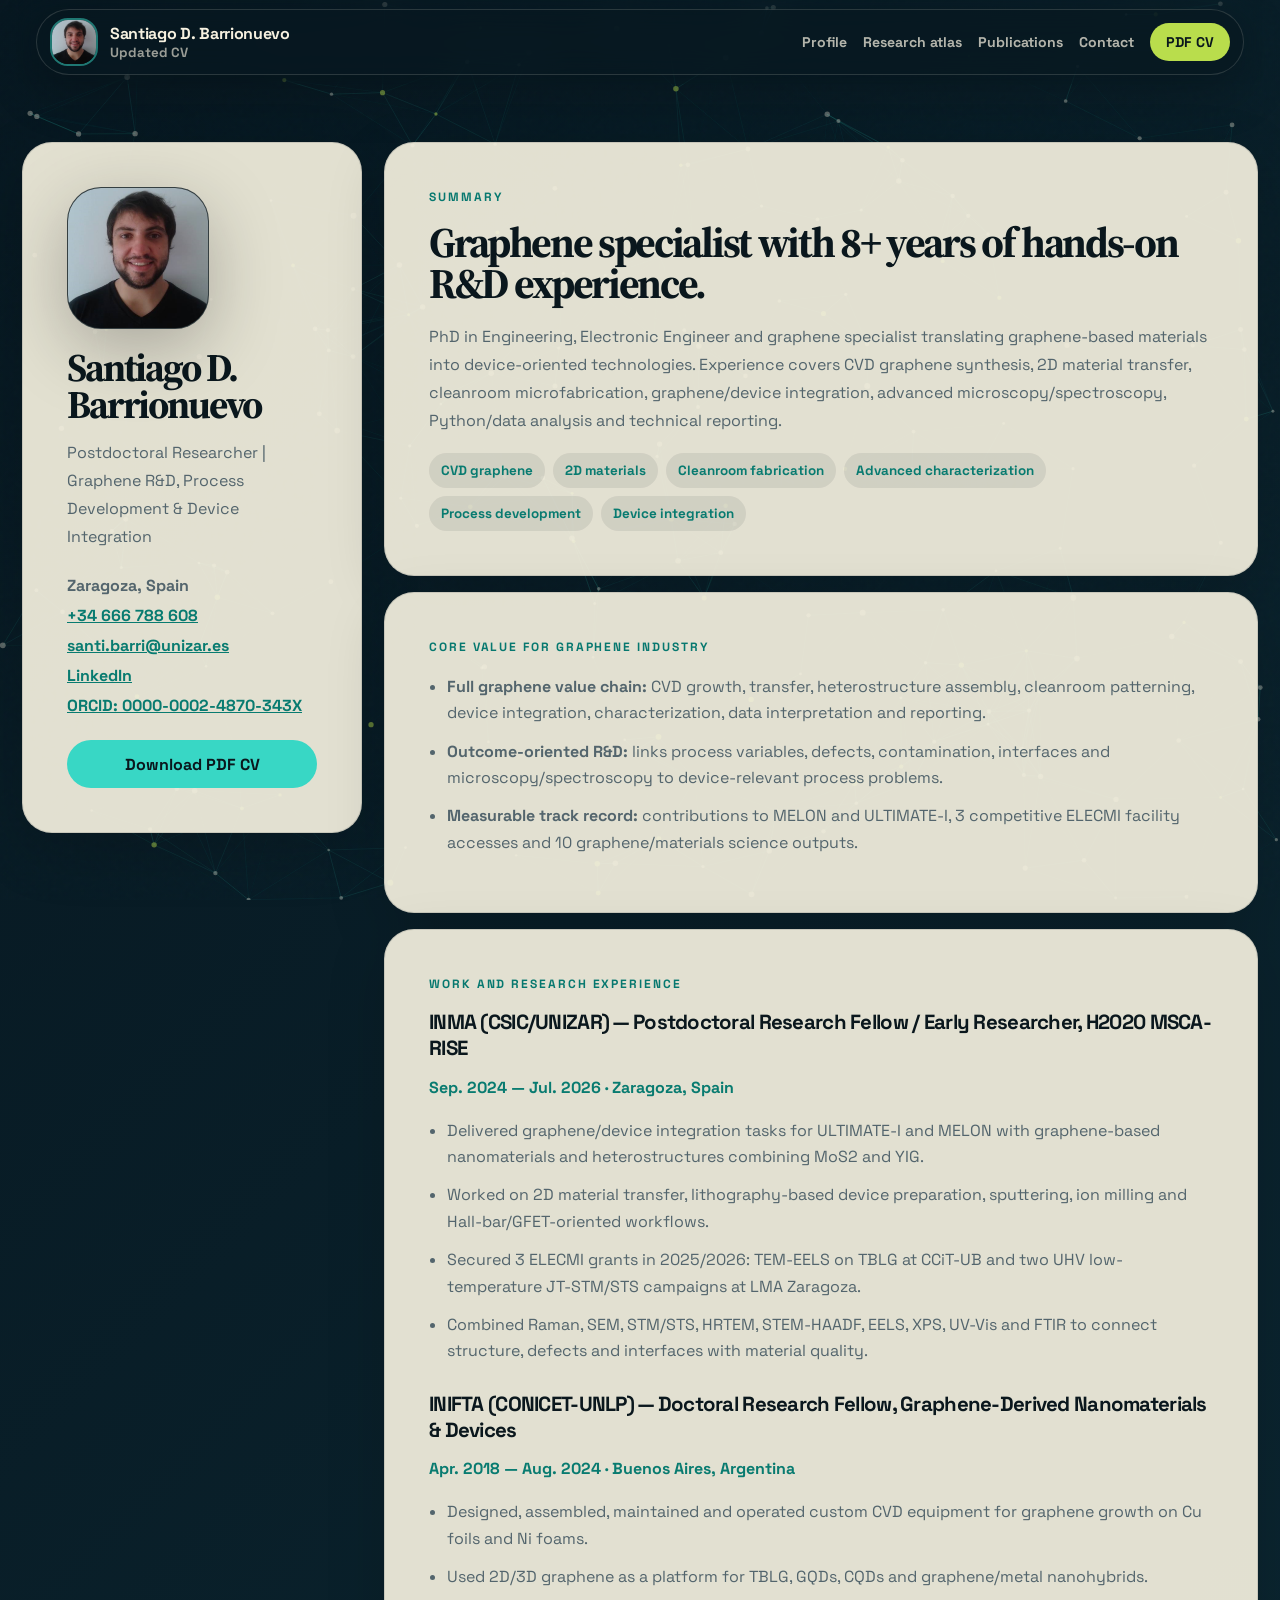
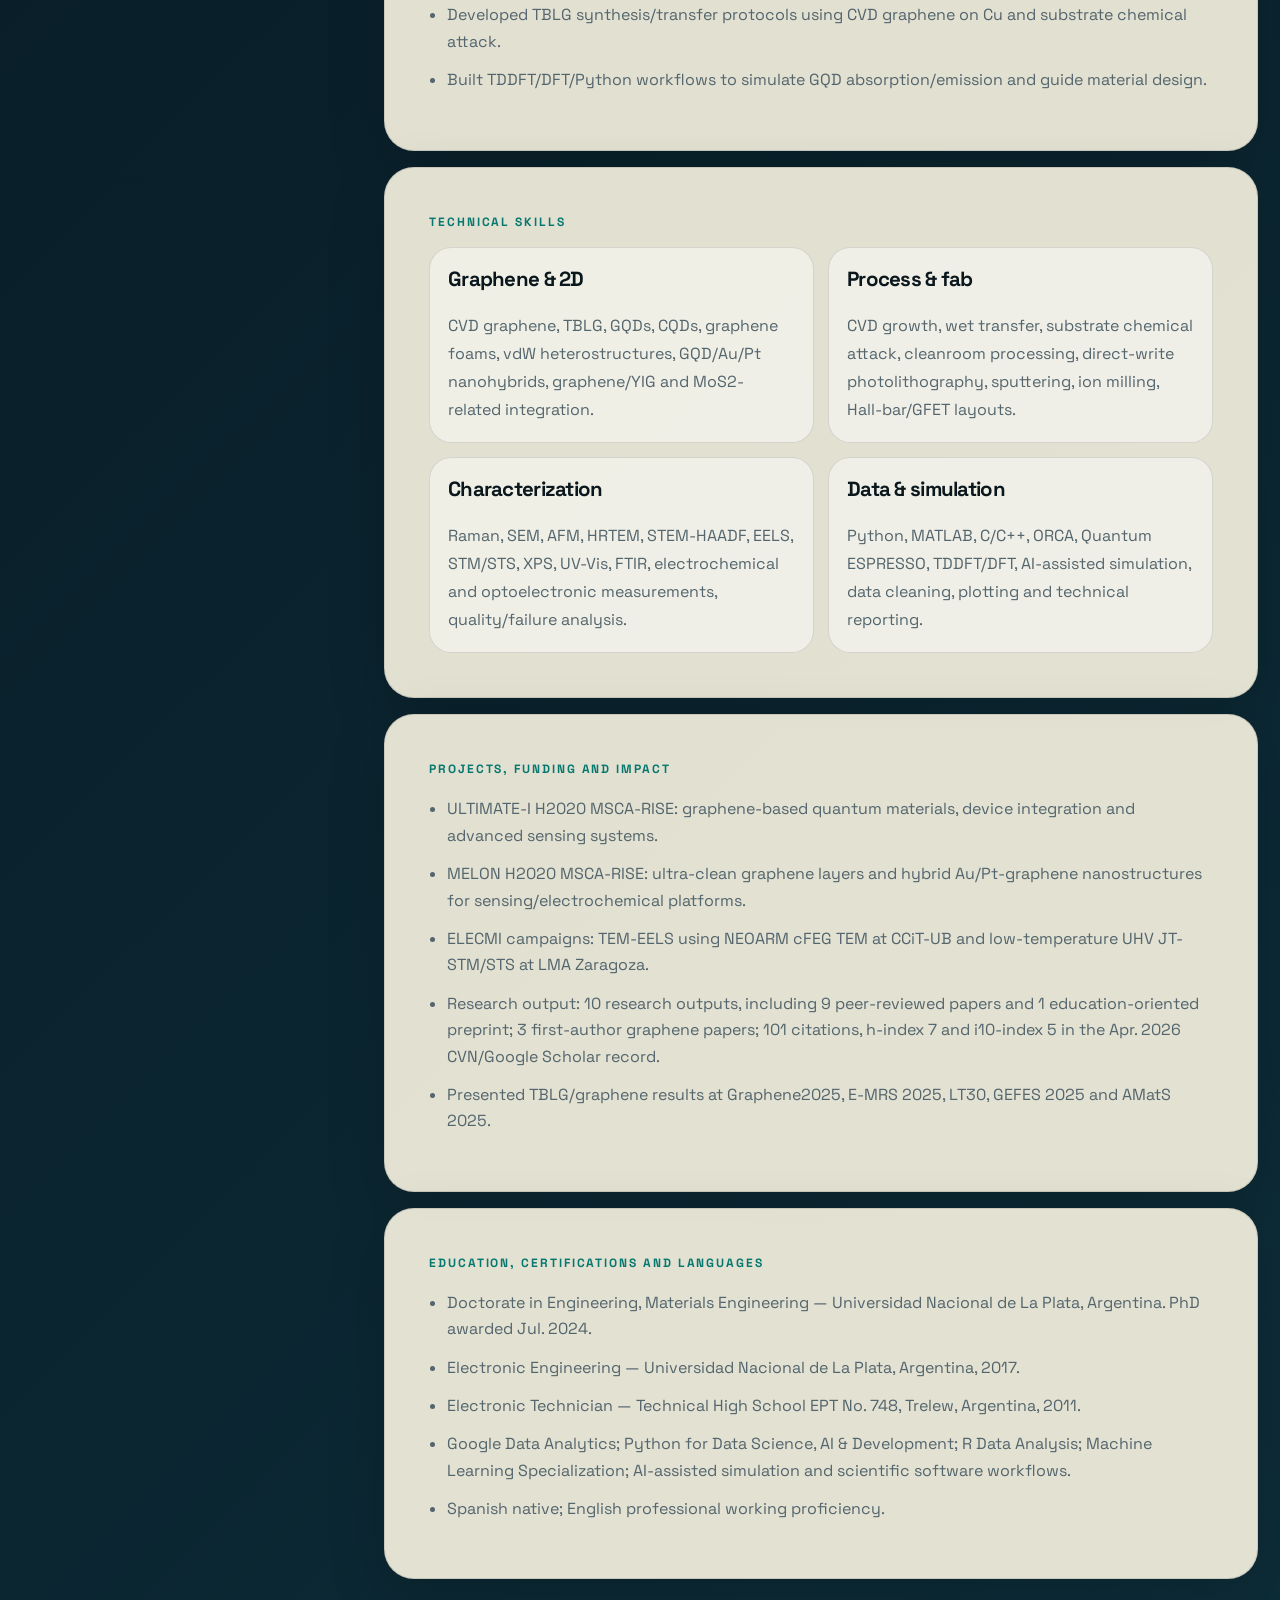
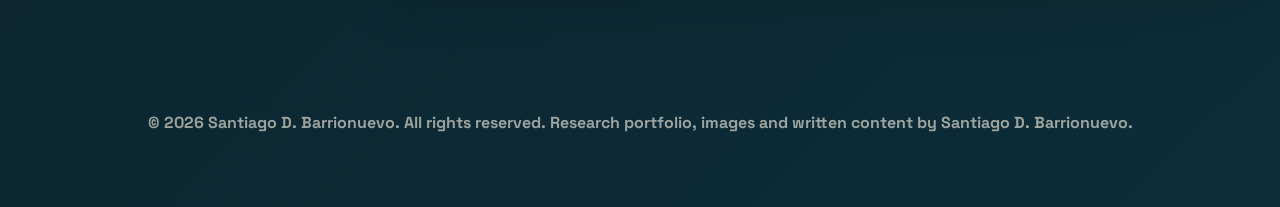
==== cv.html @ 82144807 "Add files via upload" ====
<!DOCTYPE html>
<html lang="en">
<head>
  <!-- Build: Santiago Home final ready v6 -->
  <meta charset="UTF-8" />
  <meta name="viewport" content="width=device-width, initial-scale=1.0" />
  <meta name="theme-color" content="#071720" />
  <title>CV | Santiago D. Barrionuevo — Graphene R&D & Process Engineering</title>
  <meta name="description" content="Updated CV of Santiago D. Barrionuevo: graphene R&D, process development, cleanroom device integration, advanced metrology and 2D materials." />
  <link rel="icon" href="assets/favicon.svg" type="image/svg+xml" />
  <link rel="preconnect" href="https://fonts.googleapis.com">
  <link rel="preconnect" href="https://fonts.gstatic.com" crossorigin>
  <link href="https://fonts.googleapis.com/css2?family=Space+Grotesk:wght@400;500;600;700&family=Source+Serif+4:opsz,wght@8..60,600;8..60,700;8..60,800&display=swap" rel="stylesheet">
  <link rel="stylesheet" href="styles.css" />
</head>
<body class="cv-body">
  <canvas id="fieldCanvas" aria-hidden="true"></canvas>
  <div class="grain" aria-hidden="true"></div>

  <header class="site-header" id="top">
    <a class="brand" href="index.html#top" aria-label="Back to portfolio">
      <img src="assets/santiago-barrionuevo-profile.png" alt="Portrait of Santiago D. Barrionuevo" />
      <span><strong>Santiago D. Barrionuevo</strong><small>Updated CV</small></span>
    </a>
    <button class="nav-toggle" aria-label="Open navigation" aria-expanded="false">☰</button>
    <nav class="nav" aria-label="Main navigation">
      <a href="index.html#profile">Profile</a>
      <a href="index.html#atlas">Research atlas</a>
      <a href="index.html#publications">Publications</a>
      <a href="index.html#contact">Contact</a>
      <a class="nav-cta" href="Santiago_Barrionuevo_CV.pdf" target="_blank" rel="noopener">PDF CV</a>
    </nav>
  </header>

  <main class="cv-shell">
    <aside class="cv-sidebar reveal">
      <div class="photo-frame small">
        <img src="assets/santiago-barrionuevo-profile.png" alt="Santiago D. Barrionuevo" />
      </div>
      <h1>Santiago D. Barrionuevo</h1>
      <p>Postdoctoral Researcher | Graphene R&D, Process Development & Device Integration</p>
      <ul class="cv-contact">
        <li>Zaragoza, Spain</li>
        <li><a href="tel:+34666788608">+34 666 788 608</a></li>
        <li><a href="mailto:santi.barri@unizar.es">santi.barri@unizar.es</a></li>
        <li><a href="https://www.linkedin.com/in/ing-santiago-d-barrionuevo" target="_blank" rel="noopener">LinkedIn</a></li>
        <li><a href="https://orcid.org/0000-0002-4870-343X" target="_blank" rel="noopener">ORCID: 0000-0002-4870-343X</a></li>
      </ul>
      <a class="btn primary full" href="Santiago_Barrionuevo_CV.pdf" target="_blank" rel="noopener">Download PDF CV</a>
    </aside>

    <section class="cv-main">
      <article class="cv-block reveal">
        <p class="eyebrow">Summary</p>
        <h2>Graphene specialist with 8+ years of hands-on R&D experience.</h2>
        <p>
          PhD in Engineering, Electronic Engineer and graphene specialist translating graphene-based materials into device-oriented technologies.
          Experience covers CVD graphene synthesis, 2D material transfer, cleanroom microfabrication, graphene/device integration, advanced
          microscopy/spectroscopy, Python/data analysis and technical reporting.
        </p>
        <div class="skill-cloud compact">
          <span>CVD graphene</span><span>2D materials</span><span>Cleanroom fabrication</span><span>Advanced characterization</span><span>Process development</span><span>Device integration</span>
        </div>
      </article>

      <article class="cv-block reveal">
        <p class="eyebrow">Core value for graphene industry</p>
        <ul class="clean-list">
          <li><strong>Full graphene value chain:</strong> CVD growth, transfer, heterostructure assembly, cleanroom patterning, device integration, characterization, data interpretation and reporting.</li>
          <li><strong>Outcome-oriented R&D:</strong> links process variables, defects, contamination, interfaces and microscopy/spectroscopy to device-relevant process problems.</li>
          <li><strong>Measurable track record:</strong> contributions to MELON and ULTIMATE-I, 3 competitive ELECMI facility accesses and 10 graphene/materials science outputs.</li>
        </ul>
      </article>

      <article class="cv-block reveal">
        <p class="eyebrow">Work and research experience</p>
        <div class="cv-role">
          <h3>INMA (CSIC/UNIZAR) — Postdoctoral Research Fellow / Early Researcher, H2020 MSCA-RISE</h3>
          <p class="cv-meta">Sep. 2024 — Jul. 2026 · Zaragoza, Spain</p>
          <ul class="clean-list">
            <li>Delivered graphene/device integration tasks for ULTIMATE-I and MELON with graphene-based nanomaterials and heterostructures combining MoS2 and YIG.</li>
            <li>Worked on 2D material transfer, lithography-based device preparation, sputtering, ion milling and Hall-bar/GFET-oriented workflows.</li>
            <li>Secured 3 ELECMI grants in 2025/2026: TEM-EELS on TBLG at CCiT-UB and two UHV low-temperature JT-STM/STS campaigns at LMA Zaragoza.</li>
            <li>Combined Raman, SEM, STM/STS, HRTEM, STEM-HAADF, EELS, XPS, UV-Vis and FTIR to connect structure, defects and interfaces with material quality.</li>
          </ul>
        </div>
        <div class="cv-role">
          <h3>INIFTA (CONICET-UNLP) — Doctoral Research Fellow, Graphene-Derived Nanomaterials & Devices</h3>
          <p class="cv-meta">Apr. 2018 — Aug. 2024 · Buenos Aires, Argentina</p>
          <ul class="clean-list">
            <li>Designed, assembled, maintained and operated custom CVD equipment for graphene growth on Cu foils and Ni foams.</li>
            <li>Used 2D/3D graphene as a platform for TBLG, GQDs, CQDs and graphene/metal nanohybrids.</li>
            <li>Developed TBLG synthesis/transfer protocols using CVD graphene on Cu and substrate chemical attack.</li>
            <li>Built TDDFT/DFT/Python workflows to simulate GQD absorption/emission and guide material design.</li>
          </ul>
        </div>
      </article>

      <article class="cv-block reveal">
        <p class="eyebrow">Technical skills</p>
        <div class="skill-grid">
          <div><h3>Graphene & 2D</h3><p>CVD graphene, TBLG, GQDs, CQDs, graphene foams, vdW heterostructures, GQD/Au/Pt nanohybrids, graphene/YIG and MoS2-related integration.</p></div>
          <div><h3>Process & fab</h3><p>CVD growth, wet transfer, substrate chemical attack, cleanroom processing, direct-write photolithography, sputtering, ion milling, Hall-bar/GFET layouts.</p></div>
          <div><h3>Characterization</h3><p>Raman, SEM, AFM, HRTEM, STEM-HAADF, EELS, STM/STS, XPS, UV-Vis, FTIR, electrochemical and optoelectronic measurements, quality/failure analysis.</p></div>
          <div><h3>Data & simulation</h3><p>Python, MATLAB, C/C++, ORCA, Quantum ESPRESSO, TDDFT/DFT, AI-assisted simulation, data cleaning, plotting and technical reporting.</p></div>
        </div>
      </article>

      <article class="cv-block reveal">
        <p class="eyebrow">Projects, funding and impact</p>
        <ul class="clean-list">
          <li>ULTIMATE-I H2020 MSCA-RISE: graphene-based quantum materials, device integration and advanced sensing systems.</li>
          <li>MELON H2020 MSCA-RISE: ultra-clean graphene layers and hybrid Au/Pt-graphene nanostructures for sensing/electrochemical platforms.</li>
          <li>ELECMI campaigns: TEM-EELS using NEOARM cFEG TEM at CCiT-UB and low-temperature UHV JT-STM/STS at LMA Zaragoza.</li>
          <li>Research output: 10 research outputs, including 9 peer-reviewed papers and 1 education-oriented preprint; 3 first-author graphene papers; 101 citations, h-index 7 and i10-index 5 in the Apr. 2026 CVN/Google Scholar record.</li>
          <li>Presented TBLG/graphene results at Graphene2025, E-MRS 2025, LT30, GEFES 2025 and AMatS 2025.</li>
        </ul>
      </article>

      <article class="cv-block reveal">
        <p class="eyebrow">Education, certifications and languages</p>
        <ul class="clean-list">
          <li>Doctorate in Engineering, Materials Engineering — Universidad Nacional de La Plata, Argentina. PhD awarded Jul. 2024.</li>
          <li>Electronic Engineering — Universidad Nacional de La Plata, Argentina, 2017.</li>
          <li>Electronic Technician — Technical High School EPT No. 748, Trelew, Argentina, 2011.</li>
          <li>Google Data Analytics; Python for Data Science, AI & Development; R Data Analysis; Machine Learning Specialization; AI-assisted simulation and scientific software workflows.</li>
          <li>Spanish native; English professional working proficiency.</li>
        </ul>
      </article>
    </section>
  </main>

  <footer class="site-footer">
    <p>© 2026 Santiago D. Barrionuevo. All rights reserved. Research portfolio, images and written content by Santiago D. Barrionuevo.</p>
  </footer>
  <script src="script.js"></script>
</body>
</html>
---- styles.css ----
:root {
  --bg: #071720;
  --bg-2: #0c2631;
  --panel: rgba(246, 241, 224, 0.92);
  --panel-soft: rgba(246, 241, 224, 0.74);
  --paper: #f6f1e0;
  --ink: #0a171d;
  --muted: #53656d;
  --line: rgba(246, 241, 224, 0.18);
  --line-dark: rgba(10, 23, 29, 0.12);
  --cyan: #38d7c5;
  --lime: #b9dd4c;
  --copper: #e78a61;
  --violet: #9f8cff;
  --shadow: 0 24px 80px rgba(0, 0, 0, 0.24);
  --radius: 30px;
  --max: 1180px;
}

* { box-sizing: border-box; }
html { scroll-behavior: smooth; }
body {
  margin: 0;
  min-height: 100vh;
  font-family: "Space Grotesk", system-ui, -apple-system, BlinkMacSystemFont, "Segoe UI", sans-serif;
  background:
    radial-gradient(circle at top left, rgba(56, 215, 197, 0.20), transparent 36rem),
    radial-gradient(circle at top right, rgba(231, 138, 97, 0.18), transparent 34rem),
    linear-gradient(135deg, var(--bg), var(--bg-2) 52%, #102d24);
  color: var(--paper);
  overflow-x: hidden;
}

a { color: inherit; }
:focus-visible {
  outline: 3px solid var(--lime);
  outline-offset: 4px;
}
#fieldCanvas {
  position: fixed;
  inset: 0;
  width: 100vw;
  height: 100vh;
  z-index: 0;
  opacity: 0.75;
  pointer-events: none;
}
.grain {
  position: fixed;
  inset: 0;
  z-index: 0;
  opacity: 0.16;
  pointer-events: none;
  background-image: url("data:image/svg+xml,%3Csvg viewBox='0 0 220 220' xmlns='http://www.w3.org/2000/svg'%3E%3Cfilter id='n'%3E%3CfeTurbulence type='fractalNoise' baseFrequency='.75' numOctaves='3' stitchTiles='stitch'/%3E%3C/filter%3E%3Crect width='220' height='220' filter='url(%23n)' opacity='.45'/%3E%3C/svg%3E");
  mix-blend-mode: soft-light;
}

.site-header {
  position: sticky;
  top: 0;
  z-index: 40;
  max-width: calc(var(--max) + 64px);
  margin: 0 auto;
  padding: 18px 32px;
  display: flex;
  justify-content: space-between;
  align-items: center;
  backdrop-filter: blur(18px);
}
.site-header::before {
  content: "";
  position: absolute;
  inset: 9px 18px;
  z-index: -1;
  border: 1px solid rgba(246, 241, 224, 0.15);
  border-radius: 999px;
  background: rgba(7, 23, 32, 0.62);
  box-shadow: 0 16px 52px rgba(0,0,0,.22);
}
.brand {
  display: inline-flex;
  gap: 12px;
  align-items: center;
  text-decoration: none;
  min-width: 0;
}
.brand img {
  width: 48px;
  height: 48px;
  border-radius: 18px;
  object-fit: cover;
  border: 2px solid rgba(56, 215, 197, .5);
}
.brand span { display: grid; min-width: 0; }
.brand strong { font-weight: 800; letter-spacing: -0.02em; white-space: nowrap; }
.brand small { color: rgba(246,241,224,.62); font-weight: 700; white-space: nowrap; }
.nav {
  display: flex;
  align-items: center;
  gap: 16px;
  font-size: .88rem;
  font-weight: 800;
}
.nav a {
  text-decoration: none;
  color: rgba(246,241,224,.72);
}
.nav a:hover { color: var(--cyan); }
.nav-cta {
  padding: 10px 16px;
  border-radius: 999px;
  color: var(--ink) !important;
  background: var(--lime);
}
.nav-toggle {
  display: none;
  border: 1px solid rgba(246,241,224,.2);
  color: var(--paper);
  background: rgba(255,255,255,.06);
  border-radius: 14px;
  padding: 10px 12px;
  font-size: 1.1rem;
}

.shell {
  position: relative;
  z-index: 1;
  width: min(var(--max), calc(100% - 44px));
  margin: 0 auto;
  padding: 78px 0;
}
.hero {
  min-height: calc(100vh - 90px);
  display: grid;
  grid-template-columns: minmax(0, 1.05fr) minmax(320px, .95fr);
  gap: 44px;
  align-items: center;
  padding-top: 52px;
}
.eyebrow {
  margin: 0 0 14px;
  text-transform: uppercase;
  letter-spacing: .16em;
  font-size: .75rem;
  font-weight: 900;
  color: var(--cyan);
}
h1, h2, h3 { margin-top: 0; }
h1, h2 {
  font-family: "Source Serif 4", Georgia, serif;
  letter-spacing: -0.055em;
}
h1 {
  max-width: 880px;
  font-size: clamp(3rem, 7.3vw, 6.7rem);
  line-height: .9;
  margin-bottom: 24px;
}
h2 {
  font-size: clamp(2rem, 4.5vw, 4.5rem);
  line-height: .98;
  margin-bottom: 18px;
}
h3 { font-size: 1.28rem; letter-spacing: -0.035em; }
p { line-height: 1.75; }
.lead {
  max-width: 760px;
  color: rgba(246,241,224,.72);
  font-size: 1.08rem;
}
.hero-actions, .contact-actions {
  display: flex;
  gap: 12px;
  flex-wrap: wrap;
  margin-top: 28px;
}
.btn {
  display: inline-flex;
  align-items: center;
  justify-content: center;
  min-height: 48px;
  padding: 0 18px;
  border-radius: 999px;
  border: 1px solid rgba(246,241,224,.18);
  text-decoration: none;
  font-weight: 900;
  transition: transform .18s ease, box-shadow .18s ease, background .18s ease;
}
.btn:hover { transform: translateY(-2px); box-shadow: 0 14px 30px rgba(0,0,0,.20); }
.btn.primary { background: var(--cyan); color: var(--ink); border-color: transparent; }
.btn.secondary { background: rgba(246,241,224,.10); color: var(--paper); }
.btn.tertiary { background: var(--panel); color: var(--ink); border-color: transparent; }
.btn.full { width: 100%; }

.identity-card {
  position: relative;
  min-height: 640px;
  border: 1px solid rgba(246,241,224,.16);
  background: linear-gradient(145deg, rgba(246,241,224,.10), rgba(246,241,224,.045));
  border-radius: 44px;
  padding: 22px;
  box-shadow: var(--shadow);
  overflow: hidden;
}
.identity-card::before,
.identity-card::after {
  content: "";
  position: absolute;
  border-radius: 999px;
  filter: blur(2px);
  pointer-events: none;
}
.identity-card::before {
  inset: auto -70px -80px auto;
  width: 280px;
  height: 280px;
  background: rgba(185, 221, 76, .18);
}
.identity-card::after {
  left: -80px;
  top: 60px;
  width: 220px;
  height: 220px;
  background: rgba(56, 215, 197, .17);
}
.photo-frame {
  position: relative;
  z-index: 2;
  overflow: hidden;
  border-radius: 34px;
  border: 1px solid rgba(246,241,224,.18);
  background: var(--ink);
  box-shadow: 0 20px 70px rgba(0,0,0,.25);
}
.photo-frame img {
  width: 100%;
  height: 100%;
  object-fit: cover;
  object-position: center 38%;
  display: block;
}
.identity-card .photo-frame { height: 390px; }
.photo-frame.small {
  width: 142px;
  height: 142px;
  margin-bottom: 20px;
}
.identity-meta {
  position: relative;
  z-index: 2;
  margin-top: 22px;
}
.identity-meta h2 { font-size: clamp(2rem, 3.2vw, 3.2rem); }
.identity-meta p { color: rgba(246,241,224,.72); }
.metric-grid {
  position: relative;
  z-index: 2;
  display: grid;
  grid-template-columns: repeat(2, 1fr);
  gap: 10px;
  margin-top: 22px;
}
.metric-grid div {
  min-height: 112px;
  padding: 18px;
  border-radius: 24px;
  background: rgba(246,241,224,.10);
  border: 1px solid rgba(246,241,224,.14);
}
.metric-grid strong {
  display: block;
  font-size: 2.05rem;
  color: var(--lime);
  line-height: 1;
}
.metric-grid span {
  display: block;
  margin-top: 8px;
  color: rgba(246,241,224,.65);
  font-size: .82rem;
  font-weight: 800;
}

.section-head {
  max-width: 840px;
  margin-bottom: 30px;
}
.section-head p { color: rgba(246,241,224,.68); }
.profile-grid, .story-grid, .grid-2 {
  display: grid;
  grid-template-columns: repeat(2, minmax(0, 1fr));
  gap: 18px;
}
.profile-grid { grid-template-columns: 1.25fr .75fr .75fr; }
.span-2 { grid-column: span 2; }
.panel,
.atlas-card,
.pub-item,
.contact-card,
.cv-block,
.cv-sidebar {
  border: 1px solid var(--line-dark);
  border-radius: var(--radius);
  background: var(--panel);
  color: var(--ink);
  box-shadow: 0 18px 60px rgba(0,0,0,.15);
}
.panel, .contact-card, .cv-block, .cv-sidebar { padding: clamp(24px, 4vw, 44px); }
.panel .eyebrow,
.contact-card .eyebrow,
.cv-block .eyebrow,
.cv-sidebar .eyebrow { color: #06786f; }
.panel p,
.panel li,
.contact-note,
.cv-block p,
.cv-block li,
.cv-sidebar p { color: var(--muted); }
.compact-panel h3 { margin-bottom: 0; }
.clean-list { padding-left: 1.1rem; margin-bottom: 0; }
.clean-list li { margin-bottom: 12px; line-height: 1.65; }
.story-grid { grid-template-columns: repeat(4, 1fr); }
.story-grid .panel { padding: 28px; }
.story-grid .panel:nth-child(3) { grid-column: span 2; }
.story-grid .panel:nth-child(4) { grid-column: span 2; }

.atlas-tools, .pub-tools {
  display: grid;
  gap: 14px;
  margin-bottom: 20px;
}
.search-wrap {
  display: grid;
  gap: 8px;
  font-weight: 900;
  color: rgba(246,241,224,.78);
}
.search-wrap input {
  width: 100%;
  min-height: 58px;
  border: 1px solid rgba(246,241,224,.18);
  border-radius: 22px;
  background: rgba(246,241,224,.10);
  color: var(--paper);
  padding: 0 18px;
  font: inherit;
  outline-color: var(--cyan);
}
.search-wrap input::placeholder { color: rgba(246,241,224,.42); }
.filter-bar { display: flex; gap: 10px; flex-wrap: wrap; }
.filter-chip,
.open-card,
.modal-close {
  border: 1px solid var(--line-dark);
  background: rgba(255,255,255,.48);
  color: var(--ink);
  border-radius: 999px;
  padding: 10px 14px;
  font: inherit;
  font-weight: 900;
  cursor: pointer;
  transition: transform .15s ease, background .15s ease, color .15s ease;
}
.filter-chip {
  border-color: rgba(246,241,224,.16);
  color: var(--paper);
  background: rgba(246,241,224,.09);
}
.filter-chip:hover, .open-card:hover { transform: translateY(-1px); }
.filter-chip.active { background: var(--lime); color: var(--ink); border-color: transparent; }
.result-count { margin: 0; color: rgba(246,241,224,.62); font-weight: 900; }
.no-results { color: var(--copper); }
.atlas-grid {
  display: grid;
  grid-template-columns: repeat(4, 1fr);
  gap: 16px;
}
.atlas-card {
  position: relative;
  padding: 24px;
  min-height: 320px;
  overflow: hidden;
  transition: opacity .2s ease, transform .2s ease, filter .2s ease;
}
.atlas-card::before {
  content: "";
  position: absolute;
  right: -40px;
  top: -44px;
  width: 130px;
  height: 130px;
  border-radius: 999px;
  background: rgba(56, 215, 197, .16);
}
.atlas-card:nth-child(2n)::before { background: rgba(231, 138, 97, .16); }
.atlas-card:nth-child(3n)::before { background: rgba(185, 221, 76, .18); }
.atlas-card:hover { transform: translateY(-5px); }
.atlas-card.hidden { display: none; }
.atlas-card span,
.pub-item span {
  color: #087b70;
  font-size: .76rem;
  text-transform: uppercase;
  letter-spacing: .1em;
  font-weight: 900;
}
.atlas-card p,
.pub-item p { color: var(--muted); }
.open-card {
  position: absolute;
  left: 24px;
  bottom: 22px;
}

.timeline { display: grid; gap: 16px; }
.timeline-item {
  display: grid;
  grid-template-columns: 180px 1fr;
  gap: 28px;
  align-items: start;
}
.timeline-item time {
  display: block;
  color: var(--lime);
  font-weight: 900;
  padding-top: 28px;
}
.timeline-item div {
  border: 1px solid var(--line-dark);
  border-radius: var(--radius);
  background: var(--panel);
  color: var(--ink);
  padding: 26px;
  box-shadow: 0 18px 60px rgba(0,0,0,.15);
}
.timeline-item p { color: var(--muted); margin-bottom: 0; }

.pub-list { display: grid; gap: 14px; }
.pub-item {
  padding: 24px;
  transition: transform .18s ease;
}
.pub-item:hover { transform: translateX(4px); }
.pub-item.hidden { display: none; }
.scholar-link { color: rgba(246,241,224,.72); font-weight: 800; }
.scholar-link a { color: var(--cyan); }
.skill-cloud {
  display: flex;
  gap: 8px;
  flex-wrap: wrap;
}
.skill-cloud span {
  padding: 9px 12px;
  border-radius: 999px;
  background: rgba(7, 23, 32, .08);
  color: #087b70;
  font-weight: 900;
  font-size: .84rem;
}
.skill-cloud.compact { margin-top: 18px; }
.contact-card {
  background: linear-gradient(135deg, rgba(246,241,224,.96), rgba(212, 237, 226, .92));
}
.contact-card h2 { max-width: 900px; }
.contact-note { margin-top: 22px; font-weight: 800; }
.site-footer {
  position: relative;
  z-index: 1;
  padding: 24px 22px 54px;
  text-align: center;
  color: rgba(246,241,224,.62);
  font-weight: 800;
}

body.modal-open { overflow: hidden; }
.modal {
  position: fixed;
  inset: 0;
  z-index: 80;
  display: none;
  align-items: center;
  justify-content: center;
  padding: 22px;
}
.modal.is-open { display: flex; }
.modal-backdrop {
  position: absolute;
  inset: 0;
  background: rgba(0,0,0,.62);
  backdrop-filter: blur(8px);
}
.modal-panel {
  position: relative;
  width: min(640px, 100%);
  border-radius: 28px;
  background: var(--paper);
  color: var(--ink);
  padding: 34px;
  box-shadow: var(--shadow);
}
.modal-panel p { color: var(--muted); }
.modal-close {
  position: absolute;
  top: 14px;
  right: 14px;
  width: 40px;
  height: 40px;
  padding: 0;
  font-size: 1.5rem;
}

.cv-body { background: linear-gradient(135deg, var(--bg), #0d2d39); }
.cv-shell {
  position: relative;
  z-index: 1;
  width: min(1240px, calc(100% - 44px));
  margin: 58px auto 90px;
  display: grid;
  grid-template-columns: 340px minmax(0, 1fr);
  gap: 22px;
}
.cv-sidebar {
  position: sticky;
  top: 110px;
  align-self: start;
}
.cv-sidebar h1 {
  font-size: 2.45rem;
  line-height: .95;
  margin-bottom: 12px;
}
.cv-contact {
  display: grid;
  gap: 9px;
  padding: 0;
  margin: 24px 0;
  list-style: none;
  color: var(--muted);
  font-weight: 800;
}
.cv-contact a { color: #087b70; }
.cv-main { display: grid; gap: 16px; }
.cv-block h2 { font-size: clamp(1.85rem, 3.3vw, 3.25rem); }
.cv-role + .cv-role { margin-top: 26px; }
.cv-meta { color: #087b70 !important; font-weight: 900; margin-top: -8px; }
.skill-grid {
  display: grid;
  grid-template-columns: repeat(2, 1fr);
  gap: 14px;
}
.skill-grid > div {
  border: 1px solid var(--line-dark);
  border-radius: 22px;
  padding: 18px;
  background: rgba(255,255,255,.48);
}
.skill-grid p { margin-bottom: 0; }

.reveal {
  opacity: 0;
  transform: translateY(22px);
  transition: opacity .7s ease, transform .7s ease;
}
.reveal.visible { opacity: 1; transform: translateY(0); }
.delay-1 { transition-delay: .1s; }
.delay-2 { transition-delay: .2s; }
.delay-3 { transition-delay: .3s; }

@media (max-width: 1120px) {
  .hero { grid-template-columns: 1fr; }
  .identity-card { min-height: auto; }
  .identity-card .photo-frame { height: 440px; }
  .profile-grid { grid-template-columns: 1fr 1fr; }
  .span-2 { grid-column: span 2; }
  .atlas-grid { grid-template-columns: repeat(2, 1fr); }
  .story-grid { grid-template-columns: repeat(2, 1fr); }
  .cv-shell { grid-template-columns: 1fr; }
  .cv-sidebar { position: relative; top: auto; }
}

@media (max-width: 820px) {
  .site-header { padding: 14px 18px; }
  .site-header::before { inset: 8px 10px; border-radius: 26px; }
  .brand strong { max-width: 185px; overflow: hidden; text-overflow: ellipsis; }
  .brand small { display: none; }
  .nav-toggle { display: inline-flex; }
  .nav {
    position: absolute;
    top: 78px;
    left: 18px;
    right: 18px;
    display: none;
    flex-direction: column;
    align-items: stretch;
    gap: 6px;
    padding: 16px;
    background: rgba(7, 23, 32, .96);
    border: 1px solid rgba(246,241,224,.16);
    border-radius: 24px;
    box-shadow: var(--shadow);
  }
  .nav.open { display: flex; }
  .nav a { padding: 10px 12px; }
  .nav-cta { text-align: center; }
  .shell { width: min(100% - 28px, var(--max)); padding: 54px 0; }
  .hero { min-height: auto; padding-top: 40px; }
  h1 { font-size: clamp(2.7rem, 14vw, 4.4rem); }
  h2 { font-size: clamp(2rem, 10vw, 3.3rem); }
  .hero-actions, .contact-actions { flex-direction: column; }
  .btn { width: 100%; }
  .identity-card .photo-frame { height: 360px; }
  .metric-grid,
  .profile-grid,
  .story-grid,
  .grid-2,
  .atlas-grid,
  .skill-grid { grid-template-columns: 1fr; }
  .span-2,
  .story-grid .panel:nth-child(3),
  .story-grid .panel:nth-child(4) { grid-column: auto; }
  .timeline-item { grid-template-columns: 1fr; gap: 8px; }
  .timeline-item time { padding-top: 0; }
  .cv-shell { width: min(100% - 28px, 1240px); margin-top: 36px; }
  .photo-frame.small { width: 118px; height: 118px; }
}

@media (max-width: 460px) {
  .brand img { width: 42px; height: 42px; border-radius: 15px; }
  .brand strong { max-width: 150px; }
  .identity-card { padding: 14px; border-radius: 30px; }
  .identity-card .photo-frame { height: 310px; border-radius: 24px; }
  .panel, .contact-card, .cv-block, .cv-sidebar, .timeline-item div, .pub-item, .atlas-card { border-radius: 22px; padding: 22px; }
  .atlas-card { min-height: 300px; }
}

@media (prefers-reduced-motion: reduce) {
  * { animation: none !important; transition: none !important; scroll-behavior: auto !important; }
  .reveal { opacity: 1; transform: none; }
  #fieldCanvas { display: none; }
}


.search-help {
  display: block;
  margin-top: 0.55rem;
  color: rgba(246, 241, 225, 0.68);
  font-size: 0.9rem;
  line-height: 1.35;
}
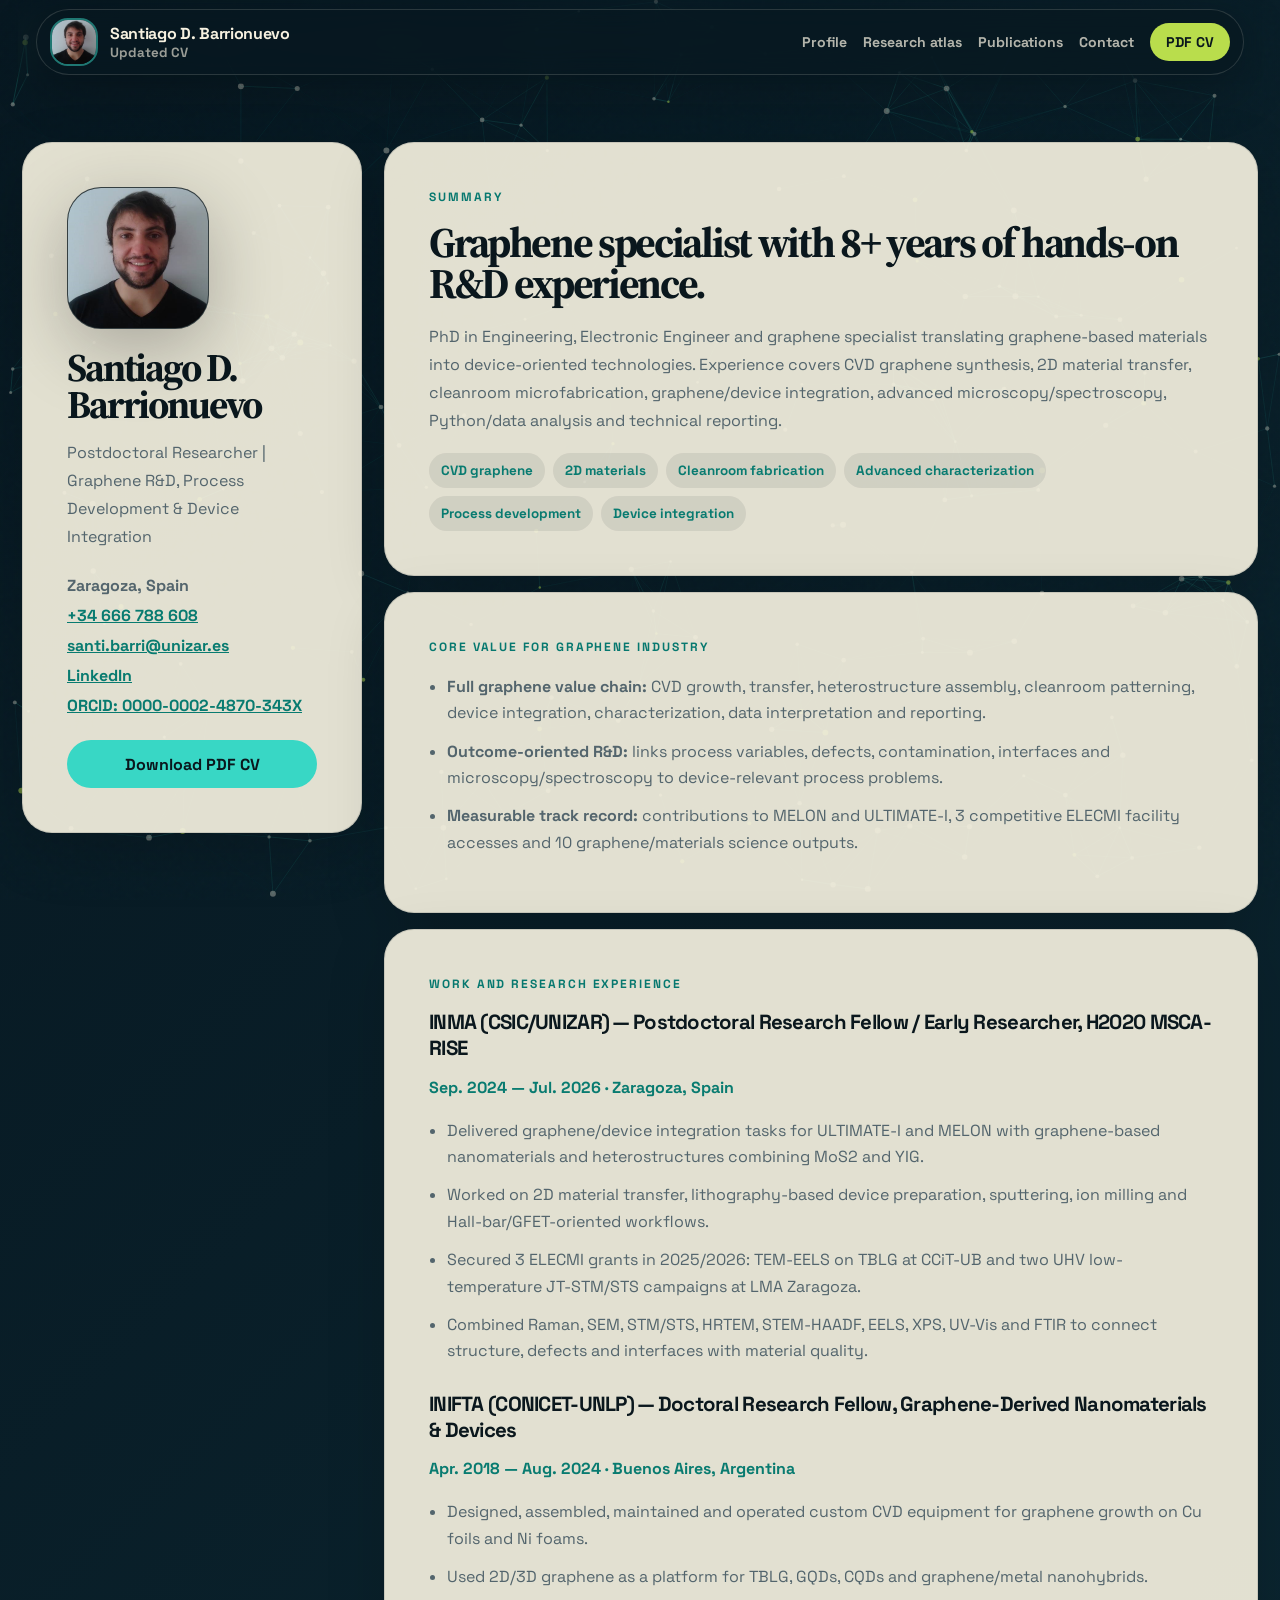
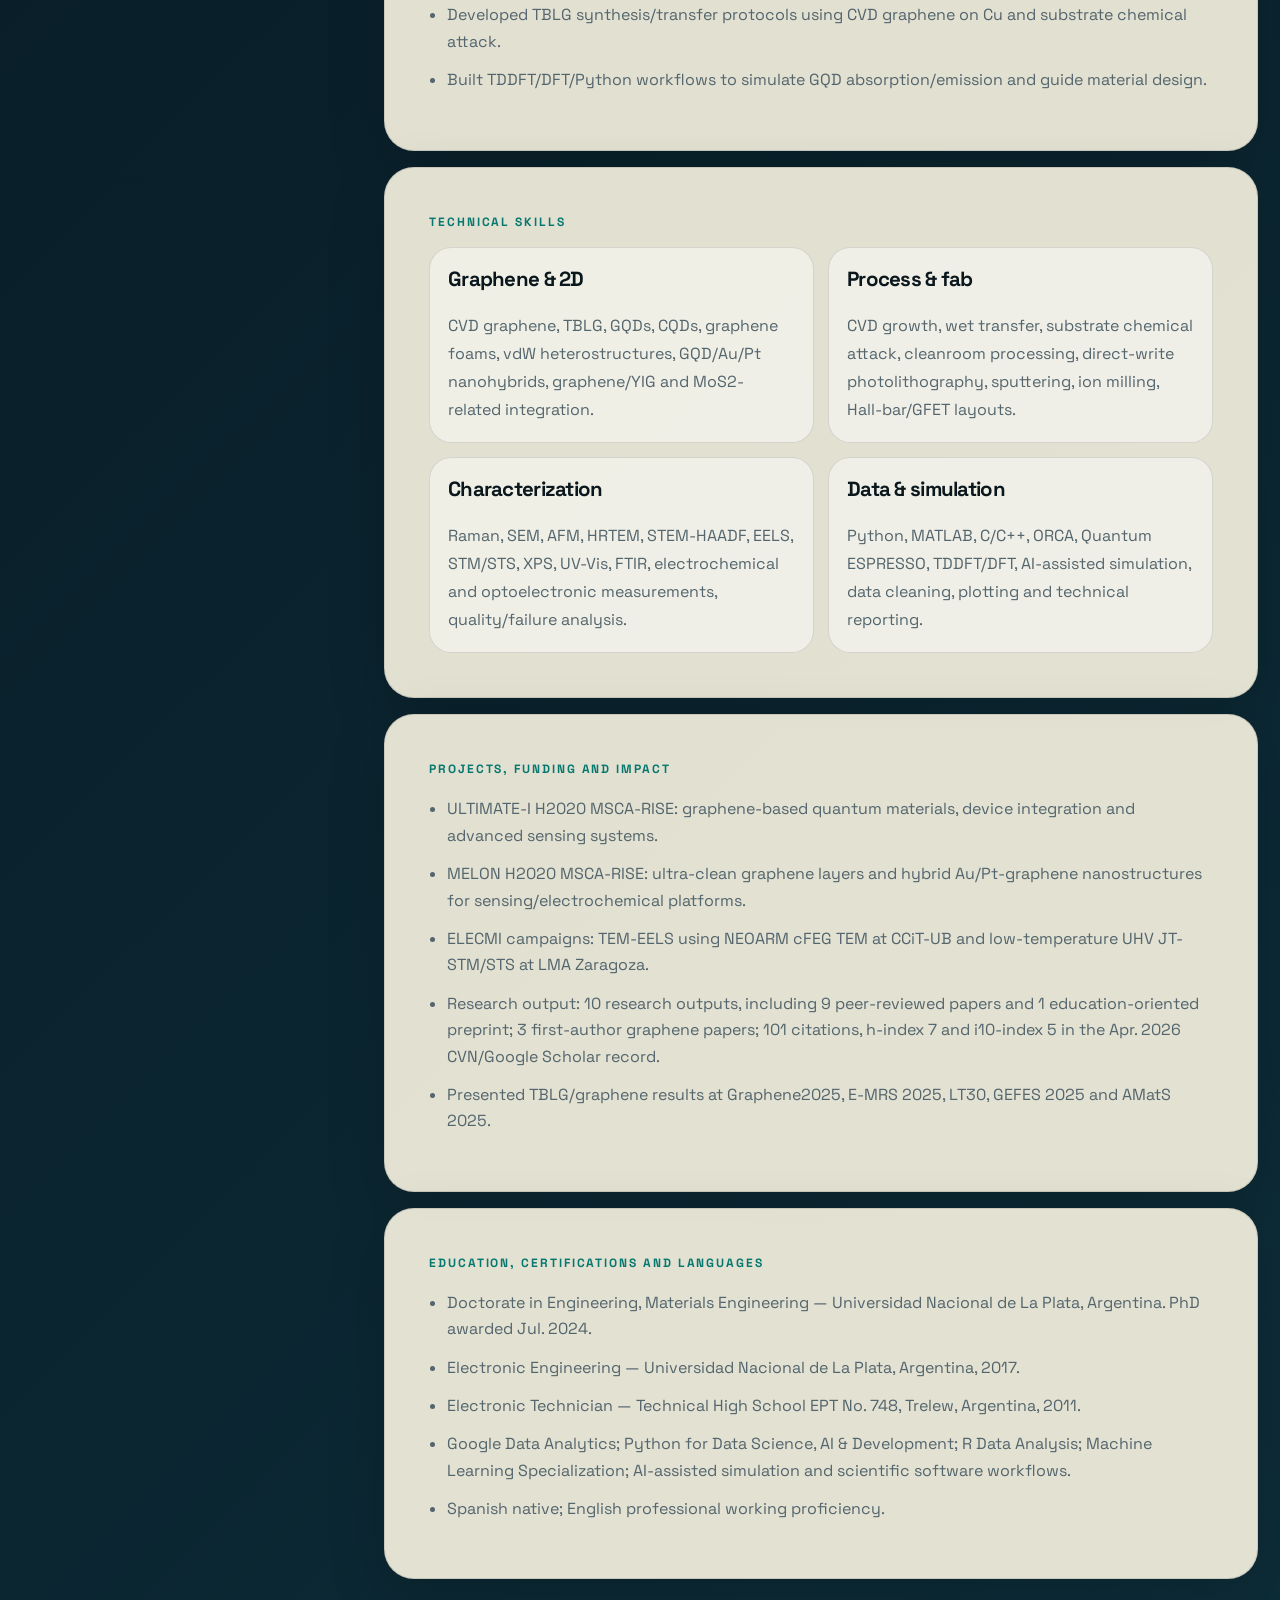
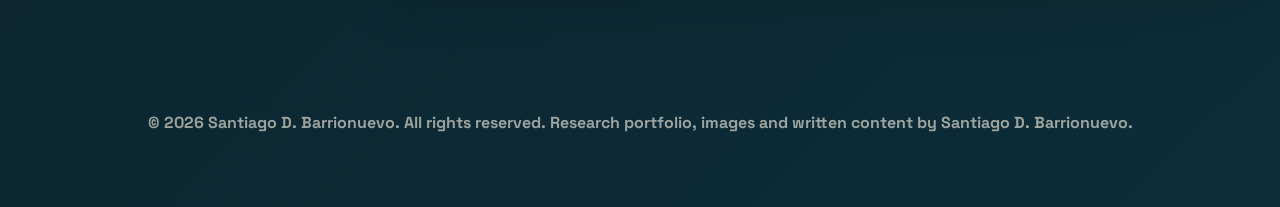
==== commit f02705ab: "Add files via upload" ====
--- a/cv.html
+++ b/cv.html
@@ -1,7 +1,7 @@
 <!DOCTYPE html>
 <html lang="en">
 <head>
-  <!-- Build: Santiago Home final ready v6 -->
+  <!-- Build: Santiago Home final ready v8 - cache-busted production -->
   <meta charset="UTF-8" />
   <meta name="viewport" content="width=device-width, initial-scale=1.0" />
   <meta name="theme-color" content="#071720" />
@@ -11,7 +11,7 @@
   <link rel="preconnect" href="https://fonts.googleapis.com">
   <link rel="preconnect" href="https://fonts.gstatic.com" crossorigin>
   <link href="https://fonts.googleapis.com/css2?family=Space+Grotesk:wght@400;500;600;700&family=Source+Serif+4:opsz,wght@8..60,600;8..60,700;8..60,800&display=swap" rel="stylesheet">
-  <link rel="stylesheet" href="styles.css" />
+  <link rel="stylesheet" href="styles.v8.css?v=20260619" />
 </head>
 <body class="cv-body">
   <canvas id="fieldCanvas" aria-hidden="true"></canvas>
@@ -133,6 +133,6 @@
   <footer class="site-footer">
     <p>© 2026 Santiago D. Barrionuevo. All rights reserved. Research portfolio, images and written content by Santiago D. Barrionuevo.</p>
   </footer>
-  <script src="script.js"></script>
+  <script src="script.v8.js?v=20260619"></script>
 </body>
 </html>
--- a/styles.v8.css
+++ b/styles.v8.css
@@ -0,0 +1,656 @@
+:root {
+  --bg: #071720;
+  --bg-2: #0c2631;
+  --panel: rgba(246, 241, 224, 0.92);
+  --panel-soft: rgba(246, 241, 224, 0.74);
+  --paper: #f6f1e0;
+  --ink: #0a171d;
+  --muted: #53656d;
+  --line: rgba(246, 241, 224, 0.18);
+  --line-dark: rgba(10, 23, 29, 0.12);
+  --cyan: #38d7c5;
+  --lime: #b9dd4c;
+  --copper: #e78a61;
+  --violet: #9f8cff;
+  --shadow: 0 24px 80px rgba(0, 0, 0, 0.24);
+  --radius: 30px;
+  --max: 1180px;
+}
+
+* { box-sizing: border-box; }
+html { scroll-behavior: smooth; }
+body {
+  margin: 0;
+  min-height: 100vh;
+  font-family: "Space Grotesk", system-ui, -apple-system, BlinkMacSystemFont, "Segoe UI", sans-serif;
+  background:
+    radial-gradient(circle at top left, rgba(56, 215, 197, 0.20), transparent 36rem),
+    radial-gradient(circle at top right, rgba(231, 138, 97, 0.18), transparent 34rem),
+    linear-gradient(135deg, var(--bg), var(--bg-2) 52%, #102d24);
+  color: var(--paper);
+  overflow-x: hidden;
+}
+
+a { color: inherit; }
+:focus-visible {
+  outline: 3px solid var(--lime);
+  outline-offset: 4px;
+}
+#fieldCanvas {
+  position: fixed;
+  inset: 0;
+  width: 100vw;
+  height: 100vh;
+  z-index: 0;
+  opacity: 0.75;
+  pointer-events: none;
+}
+.grain {
+  position: fixed;
+  inset: 0;
+  z-index: 0;
+  opacity: 0.16;
+  pointer-events: none;
+  background-image: url("data:image/svg+xml,%3Csvg viewBox='0 0 220 220' xmlns='http://www.w3.org/2000/svg'%3E%3Cfilter id='n'%3E%3CfeTurbulence type='fractalNoise' baseFrequency='.75' numOctaves='3' stitchTiles='stitch'/%3E%3C/filter%3E%3Crect width='220' height='220' filter='url(%23n)' opacity='.45'/%3E%3C/svg%3E");
+  mix-blend-mode: soft-light;
+}
+
+.site-header {
+  position: sticky;
+  top: 0;
+  z-index: 40;
+  max-width: calc(var(--max) + 64px);
+  margin: 0 auto;
+  padding: 18px 32px;
+  display: flex;
+  justify-content: space-between;
+  align-items: center;
+  backdrop-filter: blur(18px);
+}
+.site-header::before {
+  content: "";
+  position: absolute;
+  inset: 9px 18px;
+  z-index: -1;
+  border: 1px solid rgba(246, 241, 224, 0.15);
+  border-radius: 999px;
+  background: rgba(7, 23, 32, 0.62);
+  box-shadow: 0 16px 52px rgba(0,0,0,.22);
+}
+.brand {
+  display: inline-flex;
+  gap: 12px;
+  align-items: center;
+  text-decoration: none;
+  min-width: 0;
+}
+.brand img {
+  width: 48px;
+  height: 48px;
+  border-radius: 18px;
+  object-fit: cover;
+  border: 2px solid rgba(56, 215, 197, .5);
+}
+.brand span { display: grid; min-width: 0; }
+.brand strong { font-weight: 800; letter-spacing: -0.02em; white-space: nowrap; }
+.brand small { color: rgba(246,241,224,.62); font-weight: 700; white-space: nowrap; }
+.nav {
+  display: flex;
+  align-items: center;
+  gap: 16px;
+  font-size: .88rem;
+  font-weight: 800;
+}
+.nav a {
+  text-decoration: none;
+  color: rgba(246,241,224,.72);
+}
+.nav a:hover { color: var(--cyan); }
+.nav-cta {
+  padding: 10px 16px;
+  border-radius: 999px;
+  color: var(--ink) !important;
+  background: var(--lime);
+}
+.nav-toggle {
+  display: none;
+  border: 1px solid rgba(246,241,224,.2);
+  color: var(--paper);
+  background: rgba(255,255,255,.06);
+  border-radius: 14px;
+  padding: 10px 12px;
+  font-size: 1.1rem;
+}
+
+.shell {
+  position: relative;
+  z-index: 1;
+  width: min(var(--max), calc(100% - 44px));
+  margin: 0 auto;
+  padding: 78px 0;
+}
+.hero {
+  min-height: calc(100vh - 90px);
+  display: grid;
+  grid-template-columns: minmax(0, 1.05fr) minmax(320px, .95fr);
+  gap: 44px;
+  align-items: center;
+  padding-top: 52px;
+}
+.eyebrow {
+  margin: 0 0 14px;
+  text-transform: uppercase;
+  letter-spacing: .16em;
+  font-size: .75rem;
+  font-weight: 900;
+  color: var(--cyan);
+}
+h1, h2, h3 { margin-top: 0; }
+h1, h2 {
+  font-family: "Source Serif 4", Georgia, serif;
+  letter-spacing: -0.055em;
+}
+h1 {
+  max-width: 880px;
+  font-size: clamp(3rem, 7.3vw, 6.7rem);
+  line-height: .9;
+  margin-bottom: 24px;
+}
+h2 {
+  font-size: clamp(2rem, 4.5vw, 4.5rem);
+  line-height: .98;
+  margin-bottom: 18px;
+}
+h3 { font-size: 1.28rem; letter-spacing: -0.035em; }
+p { line-height: 1.75; }
+.lead {
+  max-width: 760px;
+  color: rgba(246,241,224,.72);
+  font-size: 1.08rem;
+}
+.hero-actions, .contact-actions {
+  display: flex;
+  gap: 12px;
+  flex-wrap: wrap;
+  margin-top: 28px;
+}
+.btn {
+  display: inline-flex;
+  align-items: center;
+  justify-content: center;
+  min-height: 48px;
+  padding: 0 18px;
+  border-radius: 999px;
+  border: 1px solid rgba(246,241,224,.18);
+  text-decoration: none;
+  font-weight: 900;
+  transition: transform .18s ease, box-shadow .18s ease, background .18s ease;
+}
+.btn:hover { transform: translateY(-2px); box-shadow: 0 14px 30px rgba(0,0,0,.20); }
+.btn.primary { background: var(--cyan); color: var(--ink); border-color: transparent; }
+.btn.secondary { background: rgba(246,241,224,.10); color: var(--paper); }
+.btn.tertiary { background: var(--panel); color: var(--ink); border-color: transparent; }
+.btn.full { width: 100%; }
+
+.identity-card {
+  position: relative;
+  min-height: 640px;
+  border: 1px solid rgba(246,241,224,.16);
+  background: linear-gradient(145deg, rgba(246,241,224,.10), rgba(246,241,224,.045));
+  border-radius: 44px;
+  padding: 22px;
+  box-shadow: var(--shadow);
+  overflow: hidden;
+}
+.identity-card::before,
+.identity-card::after {
+  content: "";
+  position: absolute;
+  border-radius: 999px;
+  filter: blur(2px);
+  pointer-events: none;
+}
+.identity-card::before {
+  inset: auto -70px -80px auto;
+  width: 280px;
+  height: 280px;
+  background: rgba(185, 221, 76, .18);
+}
+.identity-card::after {
+  left: -80px;
+  top: 60px;
+  width: 220px;
+  height: 220px;
+  background: rgba(56, 215, 197, .17);
+}
+.photo-frame {
+  position: relative;
+  z-index: 2;
+  overflow: hidden;
+  border-radius: 34px;
+  border: 1px solid rgba(246,241,224,.18);
+  background: var(--ink);
+  box-shadow: 0 20px 70px rgba(0,0,0,.25);
+}
+.photo-frame img {
+  width: 100%;
+  height: 100%;
+  object-fit: cover;
+  object-position: center 38%;
+  display: block;
+}
+.identity-card .photo-frame { height: 390px; }
+.photo-frame.small {
+  width: 142px;
+  height: 142px;
+  margin-bottom: 20px;
+}
+.identity-meta {
+  position: relative;
+  z-index: 2;
+  margin-top: 22px;
+}
+.identity-meta h2 { font-size: clamp(2rem, 3.2vw, 3.2rem); }
+.identity-meta p { color: rgba(246,241,224,.72); }
+.metric-grid {
+  position: relative;
+  z-index: 2;
+  display: grid;
+  grid-template-columns: repeat(2, 1fr);
+  gap: 10px;
+  margin-top: 22px;
+}
+.metric-grid div {
+  min-height: 112px;
+  padding: 18px;
+  border-radius: 24px;
+  background: rgba(246,241,224,.10);
+  border: 1px solid rgba(246,241,224,.14);
+}
+.metric-grid strong {
+  display: block;
+  font-size: 2.05rem;
+  color: var(--lime);
+  line-height: 1;
+}
+.metric-grid span {
+  display: block;
+  margin-top: 8px;
+  color: rgba(246,241,224,.65);
+  font-size: .82rem;
+  font-weight: 800;
+}
+
+.section-head {
+  max-width: 840px;
+  margin-bottom: 30px;
+}
+.section-head p { color: rgba(246,241,224,.68); }
+.profile-grid, .story-grid, .grid-2 {
+  display: grid;
+  grid-template-columns: repeat(2, minmax(0, 1fr));
+  gap: 18px;
+}
+.profile-grid { grid-template-columns: 1.25fr .75fr .75fr; }
+.span-2 { grid-column: span 2; }
+.panel,
+.atlas-card,
+.pub-item,
+.contact-card,
+.cv-block,
+.cv-sidebar {
+  border: 1px solid var(--line-dark);
+  border-radius: var(--radius);
+  background: var(--panel);
+  color: var(--ink);
+  box-shadow: 0 18px 60px rgba(0,0,0,.15);
+}
+.panel, .contact-card, .cv-block, .cv-sidebar { padding: clamp(24px, 4vw, 44px); }
+.panel .eyebrow,
+.contact-card .eyebrow,
+.cv-block .eyebrow,
+.cv-sidebar .eyebrow { color: #06786f; }
+.panel p,
+.panel li,
+.contact-note,
+.cv-block p,
+.cv-block li,
+.cv-sidebar p { color: var(--muted); }
+.compact-panel h3 { margin-bottom: 0; }
+.clean-list { padding-left: 1.1rem; margin-bottom: 0; }
+.clean-list li { margin-bottom: 12px; line-height: 1.65; }
+.story-grid { grid-template-columns: repeat(4, 1fr); }
+.story-grid .panel { padding: 28px; }
+.story-grid .panel:nth-child(3) { grid-column: span 2; }
+.story-grid .panel:nth-child(4) { grid-column: span 2; }
+
+.atlas-tools, .pub-tools {
+  display: grid;
+  gap: 14px;
+  margin-bottom: 20px;
+}
+.search-wrap {
+  display: grid;
+  gap: 8px;
+  font-weight: 900;
+  color: rgba(246,241,224,.78);
+}
+.search-wrap input {
+  width: 100%;
+  min-height: 58px;
+  border: 1px solid rgba(246,241,224,.18);
+  border-radius: 22px;
+  background: rgba(246,241,224,.10);
+  color: var(--paper);
+  padding: 0 18px;
+  font: inherit;
+  outline-color: var(--cyan);
+}
+.search-wrap input::placeholder { color: rgba(246,241,224,.42); }
+.filter-bar { display: flex; gap: 10px; flex-wrap: wrap; }
+.filter-chip,
+.open-card,
+.modal-close {
+  border: 1px solid var(--line-dark);
+  background: rgba(255,255,255,.48);
+  color: var(--ink);
+  border-radius: 999px;
+  padding: 10px 14px;
+  font: inherit;
+  font-weight: 900;
+  cursor: pointer;
+  transition: transform .15s ease, background .15s ease, color .15s ease;
+}
+.filter-chip {
+  border-color: rgba(246,241,224,.16);
+  color: var(--paper);
+  background: rgba(246,241,224,.09);
+}
+.filter-chip:hover, .open-card:hover { transform: translateY(-1px); }
+.filter-chip.active { background: var(--lime); color: var(--ink); border-color: transparent; }
+.result-count { margin: 0; color: rgba(246,241,224,.62); font-weight: 900; }
+.no-results { color: var(--copper); }
+.atlas-grid {
+  display: grid;
+  grid-template-columns: repeat(4, 1fr);
+  gap: 16px;
+}
+.atlas-card {
+  position: relative;
+  padding: 24px;
+  min-height: 320px;
+  overflow: hidden;
+  transition: opacity .2s ease, transform .2s ease, filter .2s ease;
+}
+.atlas-card::before {
+  content: "";
+  position: absolute;
+  right: -40px;
+  top: -44px;
+  width: 130px;
+  height: 130px;
+  border-radius: 999px;
+  background: rgba(56, 215, 197, .16);
+}
+.atlas-card:nth-child(2n)::before { background: rgba(231, 138, 97, .16); }
+.atlas-card:nth-child(3n)::before { background: rgba(185, 221, 76, .18); }
+.atlas-card:hover { transform: translateY(-5px); }
+.atlas-card.hidden { display: none; }
+.atlas-card span,
+.pub-item span {
+  color: #087b70;
+  font-size: .76rem;
+  text-transform: uppercase;
+  letter-spacing: .1em;
+  font-weight: 900;
+}
+.atlas-card p,
+.pub-item p { color: var(--muted); }
+.open-card {
+  position: absolute;
+  left: 24px;
+  bottom: 22px;
+}
+
+.timeline { display: grid; gap: 16px; }
+.timeline-item {
+  display: grid;
+  grid-template-columns: 180px 1fr;
+  gap: 28px;
+  align-items: start;
+}
+.timeline-item time {
+  display: block;
+  color: var(--lime);
+  font-weight: 900;
+  padding-top: 28px;
+}
+.timeline-item div {
+  border: 1px solid var(--line-dark);
+  border-radius: var(--radius);
+  background: var(--panel);
+  color: var(--ink);
+  padding: 26px;
+  box-shadow: 0 18px 60px rgba(0,0,0,.15);
+}
+.timeline-item p { color: var(--muted); margin-bottom: 0; }
+
+.pub-list { display: grid; gap: 14px; }
+.pub-item {
+  padding: 24px;
+  transition: transform .18s ease;
+}
+.pub-item:hover { transform: translateX(4px); }
+.pub-item.hidden { display: none; }
+.scholar-link { color: rgba(246,241,224,.72); font-weight: 800; }
+.scholar-link a { color: var(--cyan); }
+.skill-cloud {
+  display: flex;
+  gap: 8px;
+  flex-wrap: wrap;
+}
+.skill-cloud span {
+  padding: 9px 12px;
+  border-radius: 999px;
+  background: rgba(7, 23, 32, .08);
+  color: #087b70;
+  font-weight: 900;
+  font-size: .84rem;
+}
+.skill-cloud.compact { margin-top: 18px; }
+.contact-card {
+  background: linear-gradient(135deg, rgba(246,241,224,.96), rgba(212, 237, 226, .92));
+}
+.contact-card h2 { max-width: 900px; }
+.contact-note { margin-top: 22px; font-weight: 800; }
+.site-footer {
+  position: relative;
+  z-index: 1;
+  padding: 24px 22px 54px;
+  text-align: center;
+  color: rgba(246,241,224,.62);
+  font-weight: 800;
+}
+
+body.modal-open { overflow: hidden; }
+.modal {
+  position: fixed;
+  inset: 0;
+  z-index: 80;
+  display: none;
+  align-items: center;
+  justify-content: center;
+  padding: 22px;
+}
+.modal.is-open { display: flex; }
+.modal-backdrop {
+  position: absolute;
+  inset: 0;
+  background: rgba(0,0,0,.62);
+  backdrop-filter: blur(8px);
+}
+.modal-panel {
+  position: relative;
+  width: min(640px, 100%);
+  border-radius: 28px;
+  background: var(--paper);
+  color: var(--ink);
+  padding: 34px;
+  box-shadow: var(--shadow);
+}
+.modal-panel p { color: var(--muted); }
+.modal-close {
+  position: absolute;
+  top: 14px;
+  right: 14px;
+  width: 40px;
+  height: 40px;
+  padding: 0;
+  font-size: 1.5rem;
+}
+
+.cv-body { background: linear-gradient(135deg, var(--bg), #0d2d39); }
+.cv-shell {
+  position: relative;
+  z-index: 1;
+  width: min(1240px, calc(100% - 44px));
+  margin: 58px auto 90px;
+  display: grid;
+  grid-template-columns: 340px minmax(0, 1fr);
+  gap: 22px;
+}
+.cv-sidebar {
+  position: sticky;
+  top: 110px;
+  align-self: start;
+}
+.cv-sidebar h1 {
+  font-size: 2.45rem;
+  line-height: .95;
+  margin-bottom: 12px;
+}
+.cv-contact {
+  display: grid;
+  gap: 9px;
+  padding: 0;
+  margin: 24px 0;
+  list-style: none;
+  color: var(--muted);
+  font-weight: 800;
+}
+.cv-contact a { color: #087b70; }
+.cv-main { display: grid; gap: 16px; }
+.cv-block h2 { font-size: clamp(1.85rem, 3.3vw, 3.25rem); }
+.cv-role + .cv-role { margin-top: 26px; }
+.cv-meta { color: #087b70 !important; font-weight: 900; margin-top: -8px; }
+.skill-grid {
+  display: grid;
+  grid-template-columns: repeat(2, 1fr);
+  gap: 14px;
+}
+.skill-grid > div {
+  border: 1px solid var(--line-dark);
+  border-radius: 22px;
+  padding: 18px;
+  background: rgba(255,255,255,.48);
+}
+.skill-grid p { margin-bottom: 0; }
+
+/* Reveal fallback: content is visible by default.
+   Animation is only activated after JS adds .js-enabled.
+   This prevents blank pages if a browser/domain cache blocks script.js. */
+.reveal {
+  opacity: 1;
+  transform: none;
+  transition: opacity .7s ease, transform .7s ease;
+}
+.js-enabled .reveal {
+  opacity: 0;
+  transform: translateY(22px);
+}
+.js-enabled .reveal.visible { opacity: 1; transform: translateY(0); }
+.delay-1 { transition-delay: .1s; }
+.delay-2 { transition-delay: .2s; }
+.delay-3 { transition-delay: .3s; }
+
+@media (max-width: 1120px) {
+  .hero { grid-template-columns: 1fr; }
+  .identity-card { min-height: auto; }
+  .identity-card .photo-frame { height: 440px; }
+  .profile-grid { grid-template-columns: 1fr 1fr; }
+  .span-2 { grid-column: span 2; }
+  .atlas-grid { grid-template-columns: repeat(2, 1fr); }
+  .story-grid { grid-template-columns: repeat(2, 1fr); }
+  .cv-shell { grid-template-columns: 1fr; }
+  .cv-sidebar { position: relative; top: auto; }
+}
+
+@media (max-width: 820px) {
+  .site-header { padding: 14px 18px; }
+  .site-header::before { inset: 8px 10px; border-radius: 26px; }
+  .brand strong { max-width: 185px; overflow: hidden; text-overflow: ellipsis; }
+  .brand small { display: none; }
+  .nav-toggle { display: inline-flex; }
+  .nav {
+    position: absolute;
+    top: 78px;
+    left: 18px;
+    right: 18px;
+    display: none;
+    flex-direction: column;
+    align-items: stretch;
+    gap: 6px;
+    padding: 16px;
+    background: rgba(7, 23, 32, .96);
+    border: 1px solid rgba(246,241,224,.16);
+    border-radius: 24px;
+    box-shadow: var(--shadow);
+  }
+  .nav.open { display: flex; }
+  .nav a { padding: 10px 12px; }
+  .nav-cta { text-align: center; }
+  .shell { width: min(100% - 28px, var(--max)); padding: 54px 0; }
+  .hero { min-height: auto; padding-top: 40px; }
+  h1 { font-size: clamp(2.7rem, 14vw, 4.4rem); }
+  h2 { font-size: clamp(2rem, 10vw, 3.3rem); }
+  .hero-actions, .contact-actions { flex-direction: column; }
+  .btn { width: 100%; }
+  .identity-card .photo-frame { height: 360px; }
+  .metric-grid,
+  .profile-grid,
+  .story-grid,
+  .grid-2,
+  .atlas-grid,
+  .skill-grid { grid-template-columns: 1fr; }
+  .span-2,
+  .story-grid .panel:nth-child(3),
+  .story-grid .panel:nth-child(4) { grid-column: auto; }
+  .timeline-item { grid-template-columns: 1fr; gap: 8px; }
+  .timeline-item time { padding-top: 0; }
+  .cv-shell { width: min(100% - 28px, 1240px); margin-top: 36px; }
+  .photo-frame.small { width: 118px; height: 118px; }
+}
+
+@media (max-width: 460px) {
+  .brand img { width: 42px; height: 42px; border-radius: 15px; }
+  .brand strong { max-width: 150px; }
+  .identity-card { padding: 14px; border-radius: 30px; }
+  .identity-card .photo-frame { height: 310px; border-radius: 24px; }
+  .panel, .contact-card, .cv-block, .cv-sidebar, .timeline-item div, .pub-item, .atlas-card { border-radius: 22px; padding: 22px; }
+  .atlas-card { min-height: 300px; }
+}
+
+@media (prefers-reduced-motion: reduce) {
+  * { animation: none !important; transition: none !important; scroll-behavior: auto !important; }
+  .reveal { opacity: 1; transform: none; }
+  #fieldCanvas { display: none; }
+}
+
+
+.search-help {
+  display: block;
+  margin-top: 0.55rem;
+  color: rgba(246, 241, 225, 0.68);
+  font-size: 0.9rem;
+  line-height: 1.35;
+}
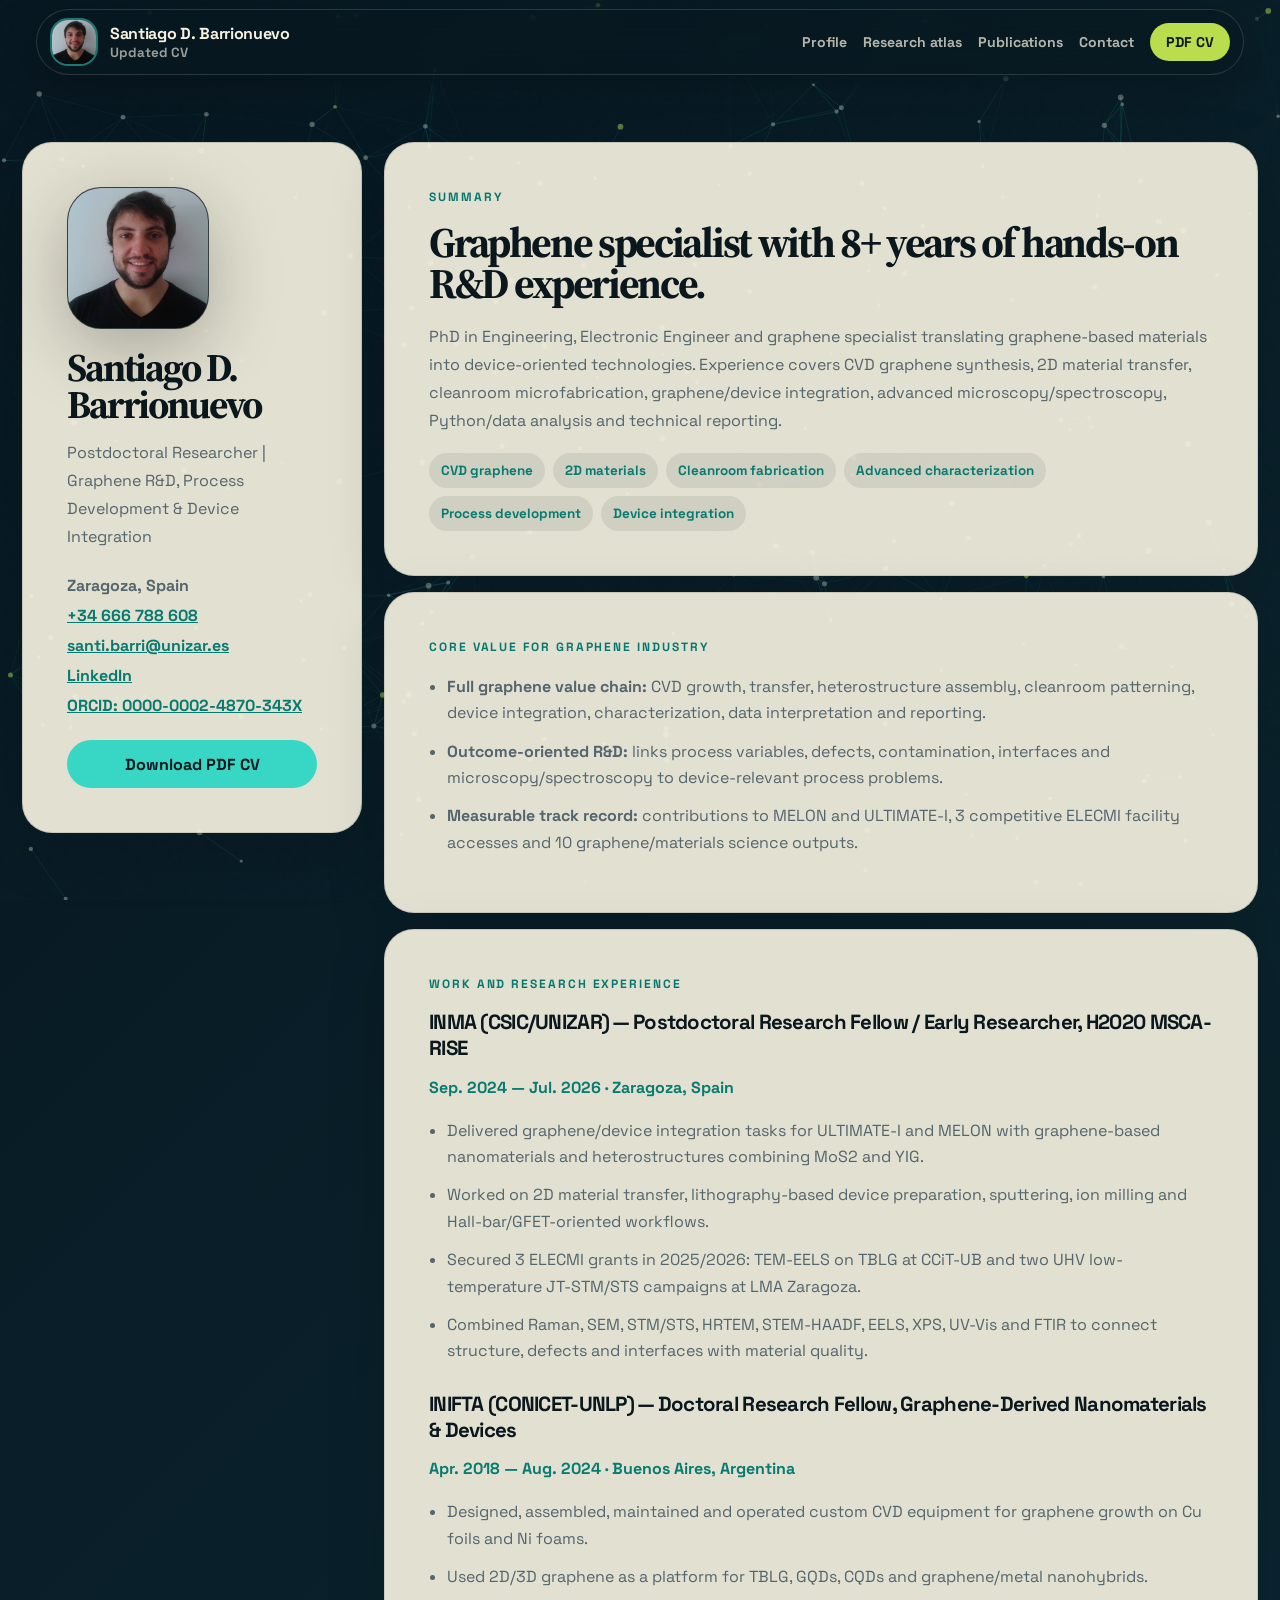
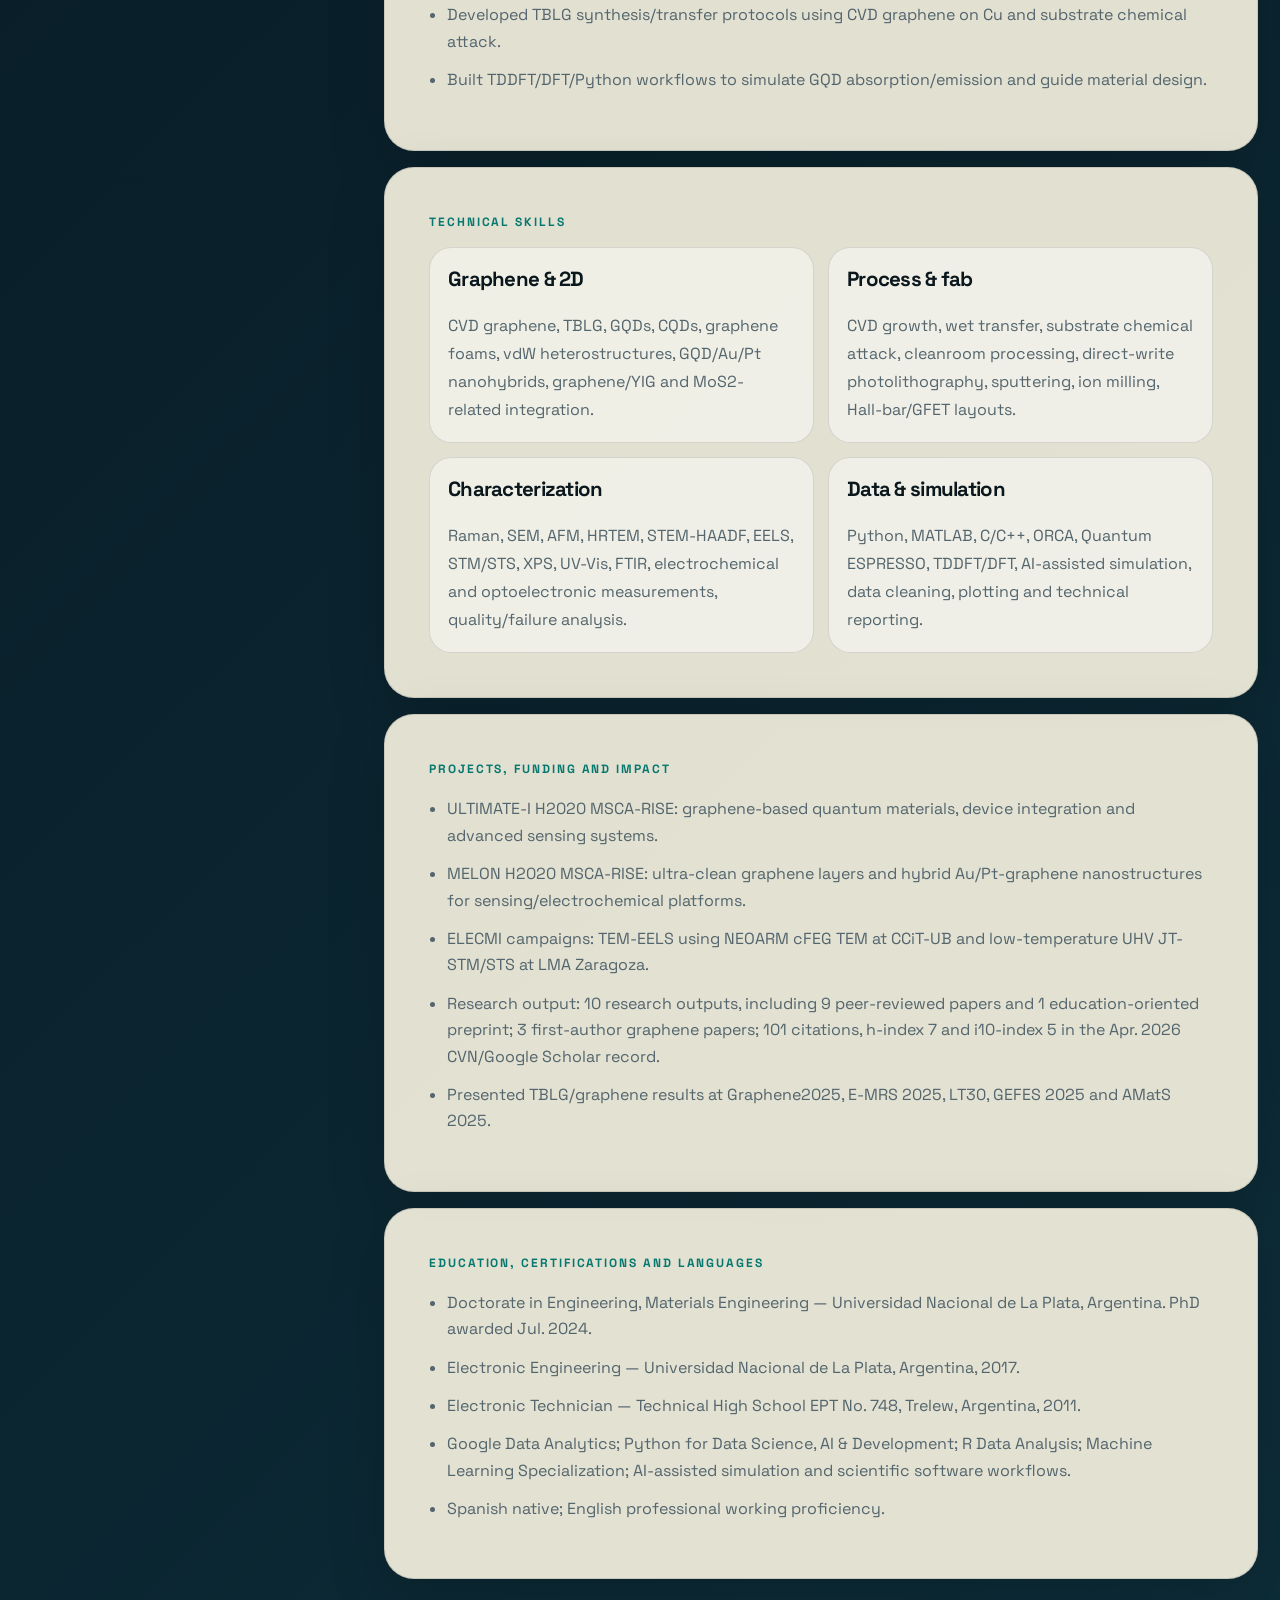
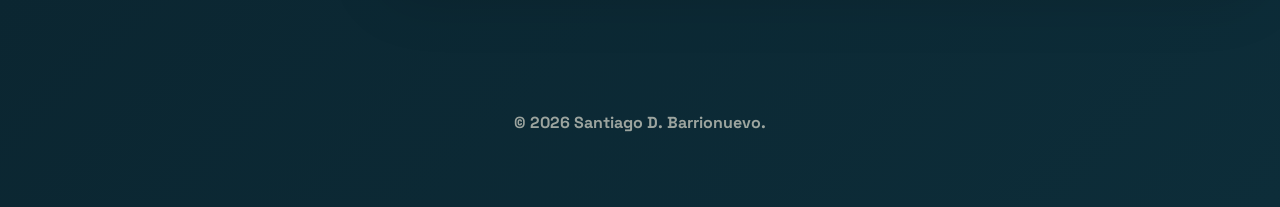
==== commit f56af402: "Update Santiago homepage with Visual Defect Analyzer 2026 section" ====
--- a/cv.html
+++ b/cv.html
@@ -1,17 +1,14 @@
 <!DOCTYPE html>
 <html lang="en">
 <head>
-  <!-- Build: Santiago Home final ready v8 - cache-busted production -->
   <meta charset="UTF-8" />
   <meta name="viewport" content="width=device-width, initial-scale=1.0" />
   <meta name="theme-color" content="#071720" />
-  <title>CV | Santiago D. Barrionuevo — Graphene R&D & Process Engineering</title>
-  <meta name="description" content="Updated CV of Santiago D. Barrionuevo: graphene R&D, process development, cleanroom device integration, advanced metrology and 2D materials." />
-  <link rel="icon" href="assets/favicon.svg" type="image/svg+xml" />
+  <title>CV | Santiago D. Barrionuevo</title>
   <link rel="preconnect" href="https://fonts.googleapis.com">
   <link rel="preconnect" href="https://fonts.gstatic.com" crossorigin>
   <link href="https://fonts.googleapis.com/css2?family=Space+Grotesk:wght@400;500;600;700&family=Source+Serif+4:opsz,wght@8..60,600;8..60,700;8..60,800&display=swap" rel="stylesheet">
-  <link rel="stylesheet" href="styles.v8.css?v=20260619" />
+  <link rel="stylesheet" href="styles.css" />
 </head>
 <body class="cv-body">
   <canvas id="fieldCanvas" aria-hidden="true"></canvas>
@@ -19,7 +16,7 @@
 
   <header class="site-header" id="top">
     <a class="brand" href="index.html#top" aria-label="Back to portfolio">
-      <img src="assets/santiago-barrionuevo-profile.png" alt="Portrait of Santiago D. Barrionuevo" />
+      <img src="assets/profile.png" alt="Portrait of Santiago D. Barrionuevo" />
       <span><strong>Santiago D. Barrionuevo</strong><small>Updated CV</small></span>
     </a>
     <button class="nav-toggle" aria-label="Open navigation" aria-expanded="false">☰</button>
@@ -35,7 +32,7 @@
   <main class="cv-shell">
     <aside class="cv-sidebar reveal">
       <div class="photo-frame small">
-        <img src="assets/santiago-barrionuevo-profile.png" alt="Santiago D. Barrionuevo" />
+        <img src="assets/profile.png" alt="Santiago D. Barrionuevo" />
       </div>
       <h1>Santiago D. Barrionuevo</h1>
       <p>Postdoctoral Researcher | Graphene R&D, Process Development & Device Integration</p>
@@ -131,8 +128,8 @@
   </main>
 
   <footer class="site-footer">
-    <p>© 2026 Santiago D. Barrionuevo. All rights reserved. Research portfolio, images and written content by Santiago D. Barrionuevo.</p>
+    <p>© 2026 Santiago D. Barrionuevo.</p>
   </footer>
-  <script src="script.v8.js?v=20260619"></script>
+  <script src="script.js"></script>
 </body>
 </html>
--- a/styles.css
+++ b/styles.css
@@ -0,0 +1,756 @@
+:root {
+  --bg: #071720;
+  --bg-2: #0c2631;
+  --panel: rgba(246, 241, 224, 0.92);
+  --panel-soft: rgba(246, 241, 224, 0.74);
+  --paper: #f6f1e0;
+  --ink: #0a171d;
+  --muted: #53656d;
+  --line: rgba(246, 241, 224, 0.18);
+  --line-dark: rgba(10, 23, 29, 0.12);
+  --cyan: #38d7c5;
+  --lime: #b9dd4c;
+  --copper: #e78a61;
+  --violet: #9f8cff;
+  --shadow: 0 24px 80px rgba(0, 0, 0, 0.24);
+  --radius: 30px;
+  --max: 1180px;
+}
+
+* { box-sizing: border-box; }
+html { scroll-behavior: smooth; }
+body {
+  margin: 0;
+  min-height: 100vh;
+  font-family: "Space Grotesk", system-ui, -apple-system, BlinkMacSystemFont, "Segoe UI", sans-serif;
+  background:
+    radial-gradient(circle at top left, rgba(56, 215, 197, 0.20), transparent 36rem),
+    radial-gradient(circle at top right, rgba(231, 138, 97, 0.18), transparent 34rem),
+    linear-gradient(135deg, var(--bg), var(--bg-2) 52%, #102d24);
+  color: var(--paper);
+  overflow-x: hidden;
+}
+
+a { color: inherit; }
+#fieldCanvas {
+  position: fixed;
+  inset: 0;
+  width: 100vw;
+  height: 100vh;
+  z-index: 0;
+  opacity: 0.75;
+  pointer-events: none;
+}
+.grain {
+  position: fixed;
+  inset: 0;
+  z-index: 0;
+  opacity: 0.16;
+  pointer-events: none;
+  background-image: url("data:image/svg+xml,%3Csvg viewBox='0 0 220 220' xmlns='http://www.w3.org/2000/svg'%3E%3Cfilter id='n'%3E%3CfeTurbulence type='fractalNoise' baseFrequency='.75' numOctaves='3' stitchTiles='stitch'/%3E%3C/filter%3E%3Crect width='220' height='220' filter='url(%23n)' opacity='.45'/%3E%3C/svg%3E");
+  mix-blend-mode: soft-light;
+}
+
+.site-header {
+  position: sticky;
+  top: 0;
+  z-index: 40;
+  max-width: calc(var(--max) + 64px);
+  margin: 0 auto;
+  padding: 18px 32px;
+  display: flex;
+  justify-content: space-between;
+  align-items: center;
+  backdrop-filter: blur(18px);
+}
+.site-header::before {
+  content: "";
+  position: absolute;
+  inset: 9px 18px;
+  z-index: -1;
+  border: 1px solid rgba(246, 241, 224, 0.15);
+  border-radius: 999px;
+  background: rgba(7, 23, 32, 0.62);
+  box-shadow: 0 16px 52px rgba(0,0,0,.22);
+}
+.brand {
+  display: inline-flex;
+  gap: 12px;
+  align-items: center;
+  text-decoration: none;
+  min-width: 0;
+}
+.brand img {
+  width: 48px;
+  height: 48px;
+  border-radius: 18px;
+  object-fit: cover;
+  border: 2px solid rgba(56, 215, 197, .5);
+}
+.brand span { display: grid; min-width: 0; }
+.brand strong { font-weight: 800; letter-spacing: -0.02em; white-space: nowrap; }
+.brand small { color: rgba(246,241,224,.62); font-weight: 700; white-space: nowrap; }
+.nav {
+  display: flex;
+  align-items: center;
+  gap: 16px;
+  font-size: .88rem;
+  font-weight: 800;
+}
+.nav a {
+  text-decoration: none;
+  color: rgba(246,241,224,.72);
+}
+.nav a:hover { color: var(--cyan); }
+.nav-cta {
+  padding: 10px 16px;
+  border-radius: 999px;
+  color: var(--ink) !important;
+  background: var(--lime);
+}
+.nav-toggle {
+  display: none;
+  border: 1px solid rgba(246,241,224,.2);
+  color: var(--paper);
+  background: rgba(255,255,255,.06);
+  border-radius: 14px;
+  padding: 10px 12px;
+  font-size: 1.1rem;
+}
+
+.shell {
+  position: relative;
+  z-index: 1;
+  width: min(var(--max), calc(100% - 44px));
+  margin: 0 auto;
+  padding: 78px 0;
+}
+.hero {
+  min-height: calc(100vh - 90px);
+  display: grid;
+  grid-template-columns: minmax(0, 1.05fr) minmax(320px, .95fr);
+  gap: 44px;
+  align-items: center;
+  padding-top: 52px;
+}
+.eyebrow {
+  margin: 0 0 14px;
+  text-transform: uppercase;
+  letter-spacing: .16em;
+  font-size: .75rem;
+  font-weight: 900;
+  color: var(--cyan);
+}
+h1, h2, h3 { margin-top: 0; }
+h1, h2 {
+  font-family: "Source Serif 4", Georgia, serif;
+  letter-spacing: -0.055em;
+}
+h1 {
+  max-width: 880px;
+  font-size: clamp(3rem, 7.3vw, 6.7rem);
+  line-height: .9;
+  margin-bottom: 24px;
+}
+h2 {
+  font-size: clamp(2rem, 4.5vw, 4.5rem);
+  line-height: .98;
+  margin-bottom: 18px;
+}
+h3 { font-size: 1.28rem; letter-spacing: -0.035em; }
+p { line-height: 1.75; }
+.lead {
+  max-width: 760px;
+  color: rgba(246,241,224,.72);
+  font-size: 1.08rem;
+}
+.hero-actions, .contact-actions {
+  display: flex;
+  gap: 12px;
+  flex-wrap: wrap;
+  margin-top: 28px;
+}
+.btn {
+  display: inline-flex;
+  align-items: center;
+  justify-content: center;
+  min-height: 48px;
+  padding: 0 18px;
+  border-radius: 999px;
+  border: 1px solid rgba(246,241,224,.18);
+  text-decoration: none;
+  font-weight: 900;
+  transition: transform .18s ease, box-shadow .18s ease, background .18s ease;
+}
+.btn:hover { transform: translateY(-2px); box-shadow: 0 14px 30px rgba(0,0,0,.20); }
+.btn.primary { background: var(--cyan); color: var(--ink); border-color: transparent; }
+.btn.secondary { background: rgba(246,241,224,.10); color: var(--paper); }
+.btn.tertiary { background: var(--panel); color: var(--ink); border-color: transparent; }
+.btn.full { width: 100%; }
+
+.identity-card {
+  position: relative;
+  min-height: 640px;
+  border: 1px solid rgba(246,241,224,.16);
+  background: linear-gradient(145deg, rgba(246,241,224,.10), rgba(246,241,224,.045));
+  border-radius: 44px;
+  padding: 22px;
+  box-shadow: var(--shadow);
+  overflow: hidden;
+}
+.identity-card::before,
+.identity-card::after {
+  content: "";
+  position: absolute;
+  border-radius: 999px;
+  filter: blur(2px);
+  pointer-events: none;
+}
+.identity-card::before {
+  inset: auto -70px -80px auto;
+  width: 280px;
+  height: 280px;
+  background: rgba(185, 221, 76, .18);
+}
+.identity-card::after {
+  left: -80px;
+  top: 60px;
+  width: 220px;
+  height: 220px;
+  background: rgba(56, 215, 197, .17);
+}
+.photo-frame {
+  position: relative;
+  z-index: 2;
+  overflow: hidden;
+  border-radius: 34px;
+  border: 1px solid rgba(246,241,224,.18);
+  background: var(--ink);
+  box-shadow: 0 20px 70px rgba(0,0,0,.25);
+}
+.photo-frame img {
+  width: 100%;
+  height: 100%;
+  object-fit: cover;
+  display: block;
+}
+.identity-card .photo-frame { height: 390px; }
+.photo-frame.small {
+  width: 142px;
+  height: 142px;
+  margin-bottom: 20px;
+}
+.identity-meta {
+  position: relative;
+  z-index: 2;
+  margin-top: 22px;
+}
+.identity-meta h2 { font-size: clamp(2rem, 3.2vw, 3.2rem); }
+.identity-meta p { color: rgba(246,241,224,.72); }
+.metric-grid {
+  position: relative;
+  z-index: 2;
+  display: grid;
+  grid-template-columns: repeat(2, 1fr);
+  gap: 10px;
+  margin-top: 22px;
+}
+.metric-grid div {
+  min-height: 112px;
+  padding: 18px;
+  border-radius: 24px;
+  background: rgba(246,241,224,.10);
+  border: 1px solid rgba(246,241,224,.14);
+}
+.metric-grid strong {
+  display: block;
+  font-size: 2.05rem;
+  color: var(--lime);
+  line-height: 1;
+}
+.metric-grid span {
+  display: block;
+  margin-top: 8px;
+  color: rgba(246,241,224,.65);
+  font-size: .82rem;
+  font-weight: 800;
+}
+
+.section-head {
+  max-width: 840px;
+  margin-bottom: 30px;
+}
+.section-head p { color: rgba(246,241,224,.68); }
+.profile-grid, .story-grid, .grid-2 {
+  display: grid;
+  grid-template-columns: repeat(2, minmax(0, 1fr));
+  gap: 18px;
+}
+.profile-grid { grid-template-columns: 1.25fr .75fr .75fr; }
+.span-2 { grid-column: span 2; }
+.panel,
+.atlas-card,
+.pub-item,
+.contact-card,
+.cv-block,
+.cv-sidebar {
+  border: 1px solid var(--line-dark);
+  border-radius: var(--radius);
+  background: var(--panel);
+  color: var(--ink);
+  box-shadow: 0 18px 60px rgba(0,0,0,.15);
+}
+.panel, .contact-card, .cv-block, .cv-sidebar { padding: clamp(24px, 4vw, 44px); }
+.panel .eyebrow,
+.contact-card .eyebrow,
+.cv-block .eyebrow,
+.cv-sidebar .eyebrow { color: #06786f; }
+.panel p,
+.panel li,
+.contact-note,
+.cv-block p,
+.cv-block li,
+.cv-sidebar p { color: var(--muted); }
+.compact-panel h3 { margin-bottom: 0; }
+.clean-list { padding-left: 1.1rem; margin-bottom: 0; }
+.clean-list li { margin-bottom: 12px; line-height: 1.65; }
+.story-grid { grid-template-columns: repeat(4, 1fr); }
+.story-grid .panel { padding: 28px; }
+.story-grid .panel:nth-child(3) { grid-column: span 2; }
+.story-grid .panel:nth-child(4) { grid-column: span 2; }
+
+.atlas-tools, .pub-tools {
+  display: grid;
+  gap: 14px;
+  margin-bottom: 20px;
+}
+.search-wrap {
+  display: grid;
+  gap: 8px;
+  font-weight: 900;
+  color: rgba(246,241,224,.78);
+}
+.search-wrap input {
+  width: 100%;
+  min-height: 58px;
+  border: 1px solid rgba(246,241,224,.18);
+  border-radius: 22px;
+  background: rgba(246,241,224,.10);
+  color: var(--paper);
+  padding: 0 18px;
+  font: inherit;
+  outline-color: var(--cyan);
+}
+.search-wrap input::placeholder { color: rgba(246,241,224,.42); }
+.filter-bar { display: flex; gap: 10px; flex-wrap: wrap; }
+.filter-chip,
+.open-card,
+.modal-close {
+  border: 1px solid var(--line-dark);
+  background: rgba(255,255,255,.48);
+  color: var(--ink);
+  border-radius: 999px;
+  padding: 10px 14px;
+  font: inherit;
+  font-weight: 900;
+  cursor: pointer;
+  transition: transform .15s ease, background .15s ease, color .15s ease;
+}
+.filter-chip {
+  border-color: rgba(246,241,224,.16);
+  color: var(--paper);
+  background: rgba(246,241,224,.09);
+}
+.filter-chip:hover, .open-card:hover { transform: translateY(-1px); }
+.filter-chip.active { background: var(--lime); color: var(--ink); border-color: transparent; }
+.result-count { margin: 0; color: rgba(246,241,224,.62); font-weight: 900; }
+.atlas-grid {
+  display: grid;
+  grid-template-columns: repeat(4, 1fr);
+  gap: 16px;
+}
+.atlas-card {
+  position: relative;
+  padding: 24px;
+  min-height: 320px;
+  overflow: hidden;
+  transition: opacity .2s ease, transform .2s ease, filter .2s ease;
+}
+.atlas-card::before {
+  content: "";
+  position: absolute;
+  right: -40px;
+  top: -44px;
+  width: 130px;
+  height: 130px;
+  border-radius: 999px;
+  background: rgba(56, 215, 197, .16);
+}
+.atlas-card:nth-child(2n)::before { background: rgba(231, 138, 97, .16); }
+.atlas-card:nth-child(3n)::before { background: rgba(185, 221, 76, .18); }
+.atlas-card:hover { transform: translateY(-5px); }
+.atlas-card.hidden { display: none; }
+.atlas-card span,
+.pub-item span {
+  color: #087b70;
+  font-size: .76rem;
+  text-transform: uppercase;
+  letter-spacing: .1em;
+  font-weight: 900;
+}
+.atlas-card p,
+.pub-item p { color: var(--muted); }
+.open-card {
+  position: absolute;
+  left: 24px;
+  bottom: 22px;
+}
+
+.timeline { display: grid; gap: 16px; }
+.timeline-item {
+  display: grid;
+  grid-template-columns: 180px 1fr;
+  gap: 28px;
+  align-items: start;
+}
+.timeline-item time {
+  display: block;
+  color: var(--lime);
+  font-weight: 900;
+  padding-top: 28px;
+}
+.timeline-item div {
+  border: 1px solid var(--line-dark);
+  border-radius: var(--radius);
+  background: var(--panel);
+  color: var(--ink);
+  padding: 26px;
+  box-shadow: 0 18px 60px rgba(0,0,0,.15);
+}
+.timeline-item p { color: var(--muted); margin-bottom: 0; }
+
+.pub-list { display: grid; gap: 14px; }
+.pub-item {
+  padding: 24px;
+  transition: transform .18s ease;
+}
+.pub-item:hover { transform: translateX(4px); }
+.pub-item.hidden { display: none; }
+.scholar-link { color: rgba(246,241,224,.72); font-weight: 800; }
+.scholar-link a { color: var(--cyan); }
+.skill-cloud {
+  display: flex;
+  gap: 8px;
+  flex-wrap: wrap;
+}
+.skill-cloud span {
+  padding: 9px 12px;
+  border-radius: 999px;
+  background: rgba(7, 23, 32, .08);
+  color: #087b70;
+  font-weight: 900;
+  font-size: .84rem;
+}
+.skill-cloud.compact { margin-top: 18px; }
+.contact-card {
+  background: linear-gradient(135deg, rgba(246,241,224,.96), rgba(212, 237, 226, .92));
+}
+.contact-card h2 { max-width: 900px; }
+.contact-note { margin-top: 22px; font-weight: 800; }
+.site-footer {
+  position: relative;
+  z-index: 1;
+  padding: 24px 22px 54px;
+  text-align: center;
+  color: rgba(246,241,224,.62);
+  font-weight: 800;
+}
+
+.modal {
+  position: fixed;
+  inset: 0;
+  z-index: 80;
+  display: none;
+  align-items: center;
+  justify-content: center;
+  padding: 22px;
+}
+.modal.is-open { display: flex; }
+.modal-backdrop {
+  position: absolute;
+  inset: 0;
+  background: rgba(0,0,0,.62);
+  backdrop-filter: blur(8px);
+}
+.modal-panel {
+  position: relative;
+  width: min(640px, 100%);
+  border-radius: 28px;
+  background: var(--paper);
+  color: var(--ink);
+  padding: 34px;
+  box-shadow: var(--shadow);
+}
+.modal-panel p { color: var(--muted); }
+.modal-close {
+  position: absolute;
+  top: 14px;
+  right: 14px;
+  width: 40px;
+  height: 40px;
+  padding: 0;
+  font-size: 1.5rem;
+}
+
+.cv-body { background: linear-gradient(135deg, var(--bg), #0d2d39); }
+.cv-shell {
+  position: relative;
+  z-index: 1;
+  width: min(1240px, calc(100% - 44px));
+  margin: 58px auto 90px;
+  display: grid;
+  grid-template-columns: 340px minmax(0, 1fr);
+  gap: 22px;
+}
+.cv-sidebar {
+  position: sticky;
+  top: 110px;
+  align-self: start;
+}
+.cv-sidebar h1 {
+  font-size: 2.45rem;
+  line-height: .95;
+  margin-bottom: 12px;
+}
+.cv-contact {
+  display: grid;
+  gap: 9px;
+  padding: 0;
+  margin: 24px 0;
+  list-style: none;
+  color: var(--muted);
+  font-weight: 800;
+}
+.cv-contact a { color: #087b70; }
+.cv-main { display: grid; gap: 16px; }
+.cv-block h2 { font-size: clamp(1.85rem, 3.3vw, 3.25rem); }
+.cv-role + .cv-role { margin-top: 26px; }
+.cv-meta { color: #087b70 !important; font-weight: 900; margin-top: -8px; }
+.skill-grid {
+  display: grid;
+  grid-template-columns: repeat(2, 1fr);
+  gap: 14px;
+}
+.skill-grid > div {
+  border: 1px solid var(--line-dark);
+  border-radius: 22px;
+  padding: 18px;
+  background: rgba(255,255,255,.48);
+}
+.skill-grid p { margin-bottom: 0; }
+
+.reveal {
+  opacity: 0;
+  transform: translateY(22px);
+  transition: opacity .7s ease, transform .7s ease;
+}
+.reveal.visible { opacity: 1; transform: translateY(0); }
+.delay-1 { transition-delay: .1s; }
+.delay-2 { transition-delay: .2s; }
+.delay-3 { transition-delay: .3s; }
+
+@media (max-width: 1120px) {
+  .hero { grid-template-columns: 1fr; }
+  .identity-card { min-height: auto; }
+  .identity-card .photo-frame { height: 440px; }
+  .profile-grid { grid-template-columns: 1fr 1fr; }
+  .span-2 { grid-column: span 2; }
+  .atlas-grid { grid-template-columns: repeat(2, 1fr); }
+  .story-grid { grid-template-columns: repeat(2, 1fr); }
+  .cv-shell { grid-template-columns: 1fr; }
+  .cv-sidebar { position: relative; top: auto; }
+}
+
+@media (max-width: 820px) {
+  .site-header { padding: 14px 18px; }
+  .site-header::before { inset: 8px 10px; border-radius: 26px; }
+  .brand strong { max-width: 185px; overflow: hidden; text-overflow: ellipsis; }
+  .brand small { display: none; }
+  .nav-toggle { display: inline-flex; }
+  .nav {
+    position: absolute;
+    top: 78px;
+    left: 18px;
+    right: 18px;
+    display: none;
+    flex-direction: column;
+    align-items: stretch;
+    gap: 6px;
+    padding: 16px;
+    background: rgba(7, 23, 32, .96);
+    border: 1px solid rgba(246,241,224,.16);
+    border-radius: 24px;
+    box-shadow: var(--shadow);
+  }
+  .nav.open { display: flex; }
+  .nav a { padding: 10px 12px; }
+  .shell { width: min(100% - 28px, var(--max)); padding: 54px 0; }
+  .hero { min-height: auto; padding-top: 40px; }
+  h1 { font-size: clamp(2.7rem, 14vw, 4.4rem); }
+  h2 { font-size: clamp(2rem, 10vw, 3.3rem); }
+  .hero-actions, .contact-actions { flex-direction: column; }
+  .btn { width: 100%; }
+  .identity-card .photo-frame { height: 360px; }
+  .metric-grid,
+  .profile-grid,
+  .story-grid,
+  .grid-2,
+  .atlas-grid,
+  .skill-grid { grid-template-columns: 1fr; }
+  .span-2,
+  .story-grid .panel:nth-child(3),
+  .story-grid .panel:nth-child(4) { grid-column: auto; }
+  .timeline-item { grid-template-columns: 1fr; gap: 8px; }
+  .timeline-item time { padding-top: 0; }
+  .cv-shell { width: min(100% - 28px, 1240px); margin-top: 36px; }
+  .photo-frame.small { width: 118px; height: 118px; }
+}
+
+@media (max-width: 460px) {
+  .brand img { width: 42px; height: 42px; border-radius: 15px; }
+  .brand strong { max-width: 150px; }
+  .identity-card { padding: 14px; border-radius: 30px; }
+  .identity-card .photo-frame { height: 310px; border-radius: 24px; }
+  .panel, .contact-card, .cv-block, .cv-sidebar, .timeline-item div, .pub-item, .atlas-card { border-radius: 22px; padding: 22px; }
+  .atlas-card { min-height: 300px; }
+}
+
+@media (prefers-reduced-motion: reduce) {
+  * { animation: none !important; transition: none !important; scroll-behavior: auto !important; }
+  .reveal { opacity: 1; transform: none; }
+  #fieldCanvas { display: none; }
+}
+
+
+/* Visual Defect Analyzer 2026 spotlight */
+.app-btn {
+  background: linear-gradient(135deg, var(--cyan), var(--lime));
+  color: var(--ink) !important;
+  border-color: transparent !important;
+}
+.app-launch {
+  padding-top: 34px;
+}
+.app-launch .section-head p {
+  max-width: 860px;
+  color: rgba(246,241,224,.72);
+}
+.app-hero-card {
+  display: grid;
+  grid-template-columns: minmax(0, 1.3fr) minmax(260px, .7fr);
+  gap: 28px;
+  align-items: stretch;
+  background:
+    linear-gradient(145deg, rgba(56,215,197,.12), rgba(231,138,97,.08)),
+    rgba(246,241,224,.92);
+  overflow: hidden;
+}
+.app-badge {
+  display: inline-flex;
+  width: fit-content;
+  padding: 8px 12px;
+  border-radius: 999px;
+  background: rgba(7,23,32,.08);
+  border: 1px solid rgba(10,23,29,.16);
+  color: var(--ink);
+  font-size: .82rem;
+  font-weight: 900;
+  margin-bottom: 16px;
+}
+.app-copy h3 {
+  font-family: "Source Serif 4", Georgia, serif;
+  font-size: clamp(2rem, 4vw, 4rem);
+  line-height: .95;
+  margin-bottom: 16px;
+}
+.app-copy p {
+  color: rgba(10,23,29,.72);
+  max-width: 780px;
+}
+.app-action-row {
+  display: flex;
+  flex-wrap: wrap;
+  gap: 12px;
+  margin-top: 24px;
+}
+.app-metrics {
+  display: grid;
+  gap: 12px;
+}
+.app-metrics div {
+  border-radius: 22px;
+  padding: 18px;
+  background: rgba(7,23,32,.92);
+  color: var(--paper);
+  border: 1px solid rgba(56,215,197,.22);
+}
+.app-metrics strong {
+  display: block;
+  font-size: 1.25rem;
+  color: var(--cyan);
+  margin-bottom: 5px;
+}
+.app-metrics span {
+  color: rgba(246,241,224,.74);
+  line-height: 1.5;
+}
+.app-showcase-grid {
+  display: grid;
+  grid-template-columns: 1.2fr .8fr;
+  gap: 18px;
+  margin-top: 18px;
+}
+.app-showcase {
+  display: grid;
+  text-decoration: none;
+  overflow: hidden;
+  border-radius: 26px;
+  border: 1px solid rgba(246,241,224,.16);
+  background: rgba(246,241,224,.08);
+  box-shadow: 0 22px 60px rgba(0,0,0,.16);
+  min-height: 250px;
+}
+.app-showcase.main {
+  grid-row: span 2;
+}
+.app-showcase img {
+  width: 100%;
+  height: 100%;
+  min-height: 260px;
+  object-fit: cover;
+  display: block;
+  transition: transform .35s ease, filter .35s ease;
+}
+.app-showcase:hover img {
+  transform: scale(1.035);
+  filter: saturate(1.08) contrast(1.03);
+}
+.app-showcase span {
+  padding: 16px 18px;
+  font-weight: 900;
+  color: var(--paper);
+  background: linear-gradient(180deg, rgba(7,23,32,.82), rgba(7,23,32,.96));
+}
+.app-feature-panels {
+  margin-top: 18px;
+}
+
+@media (max-width: 900px) {
+  .app-hero-card,
+  .app-showcase-grid {
+    grid-template-columns: 1fr;
+  }
+  .app-showcase.main {
+    grid-row: auto;
+  }
+}
